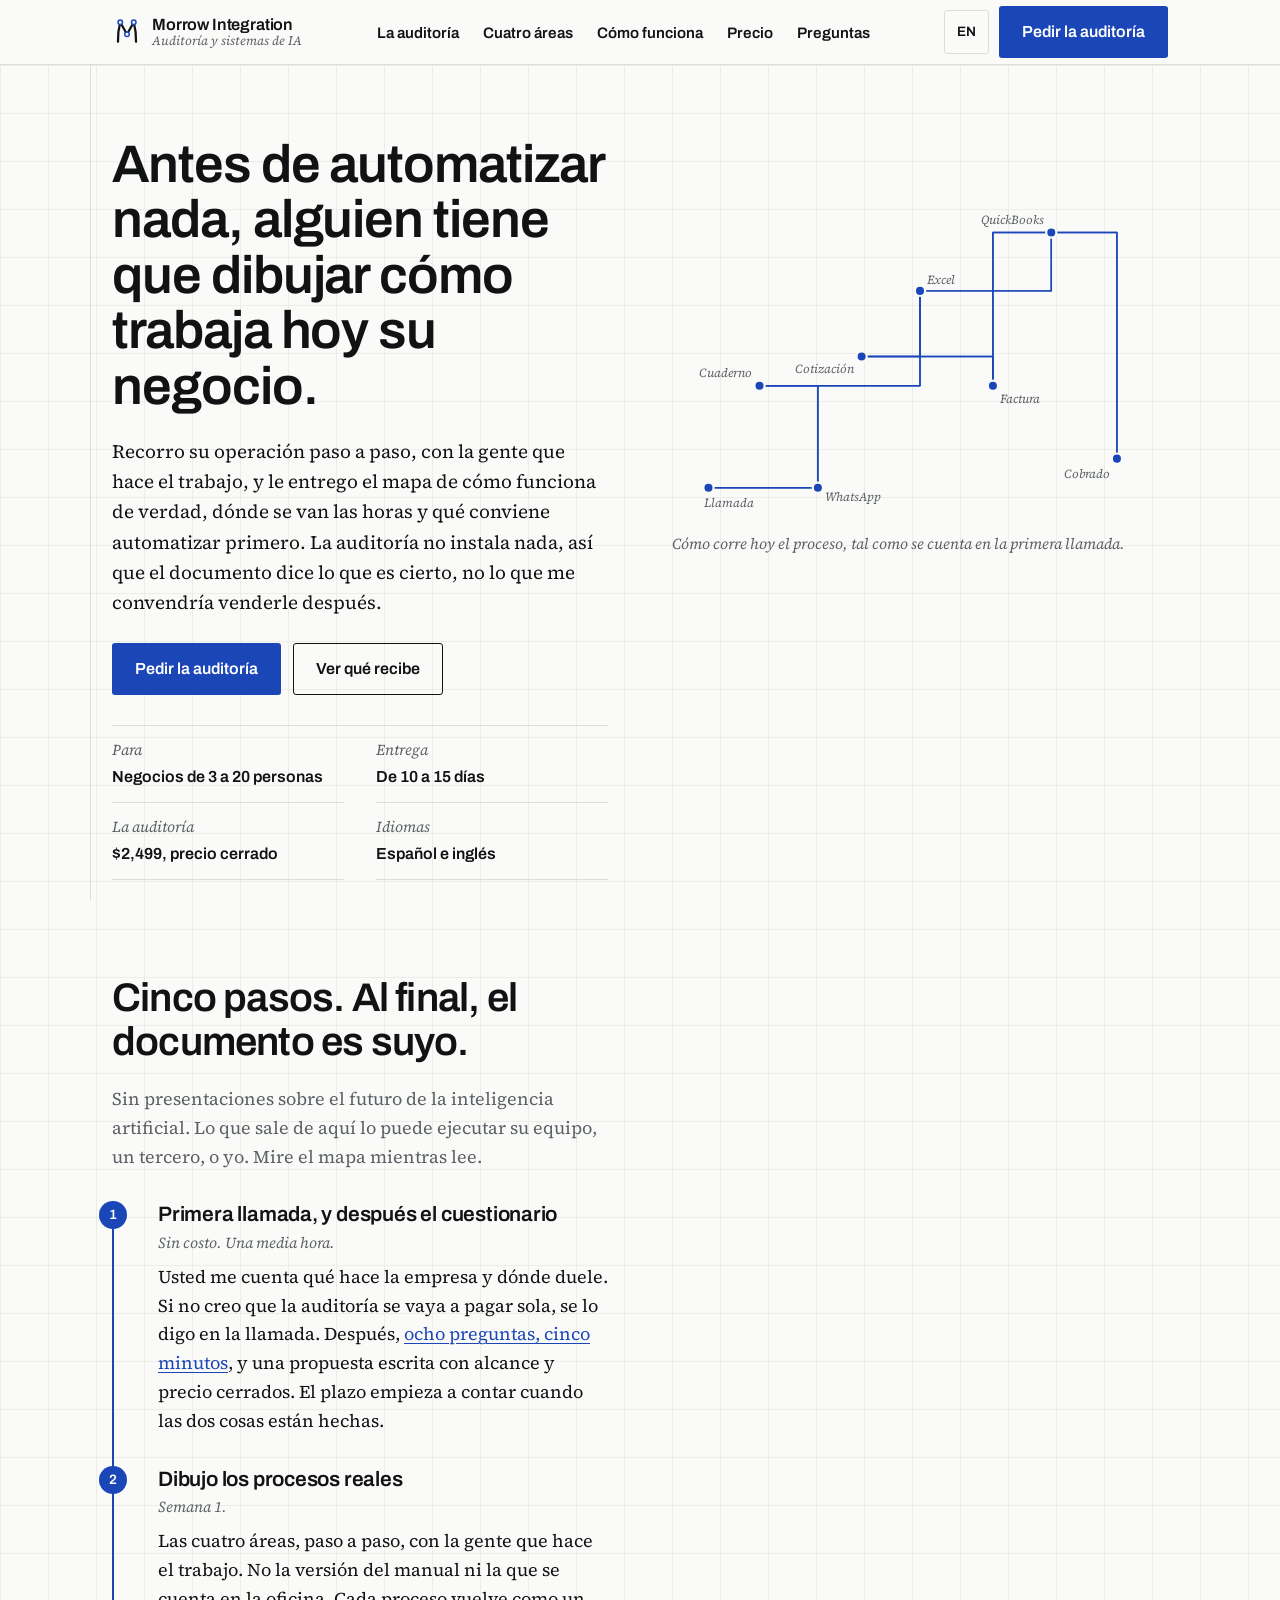
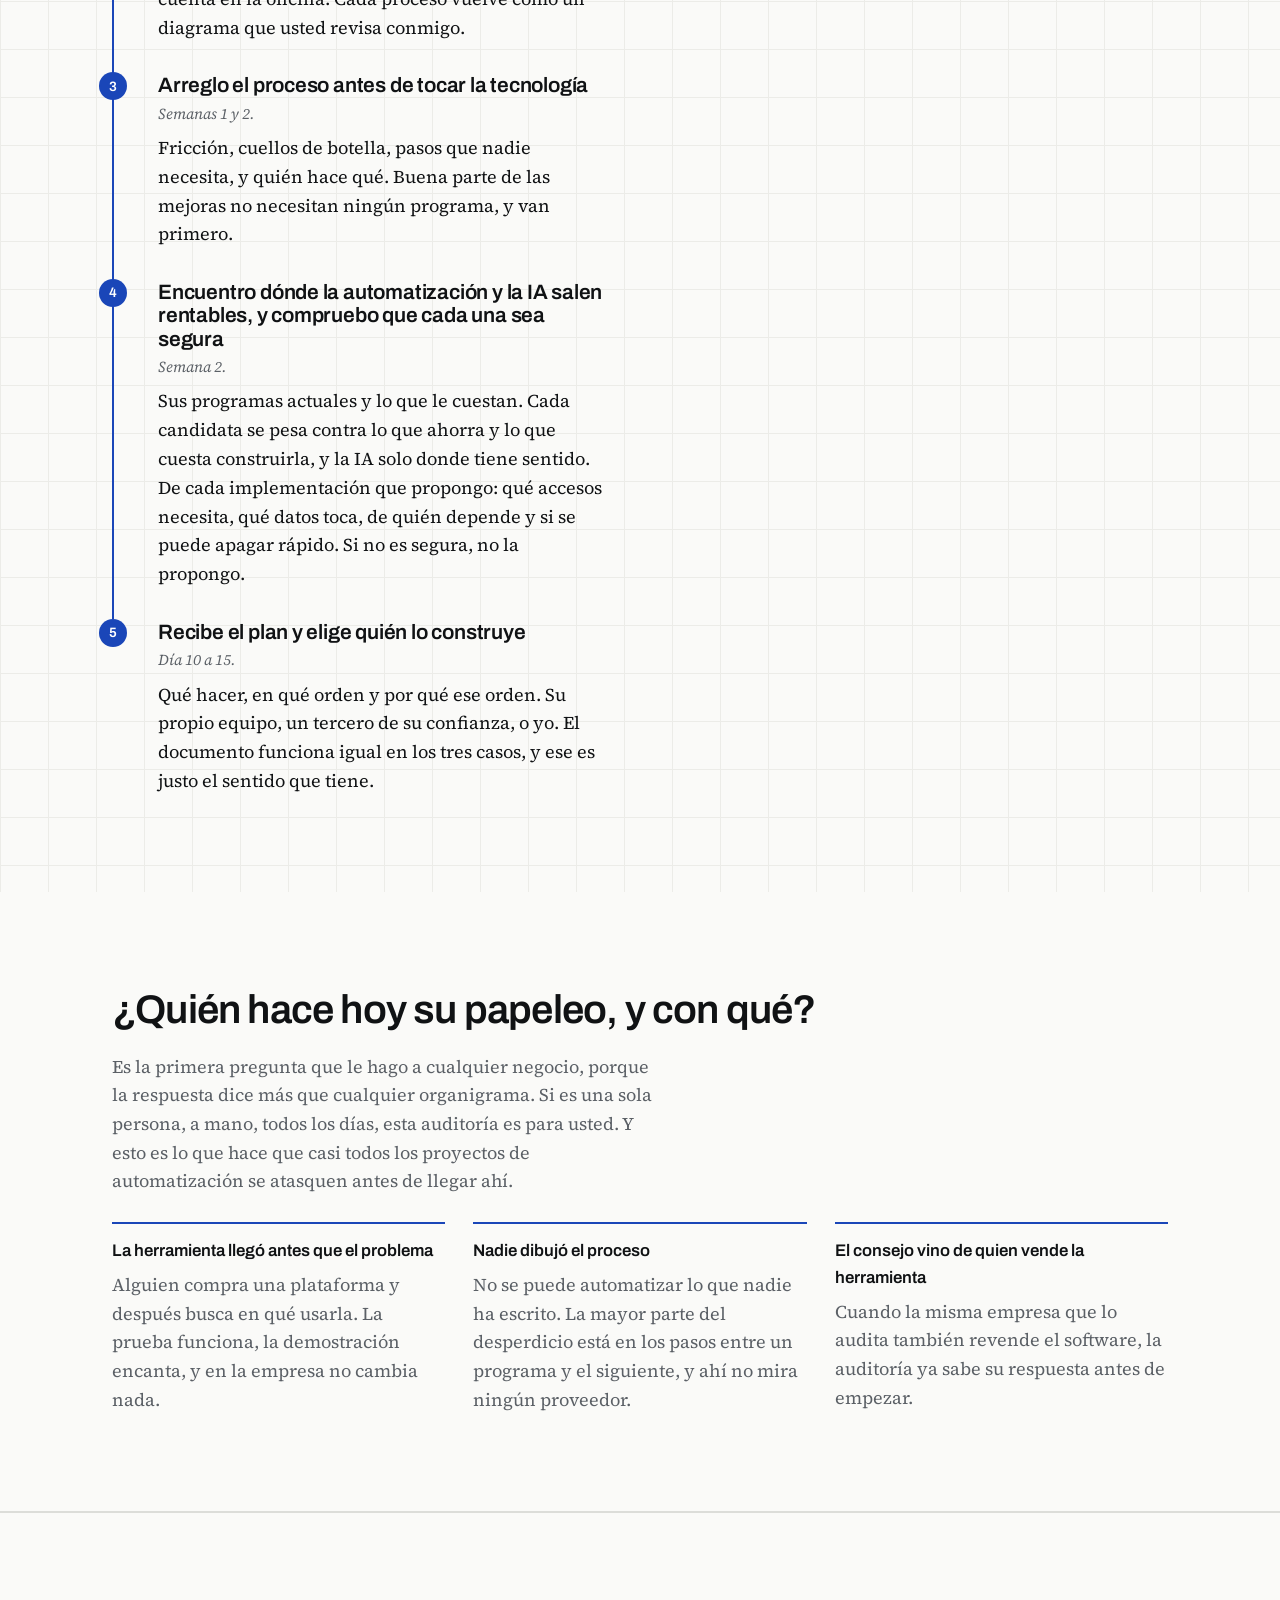
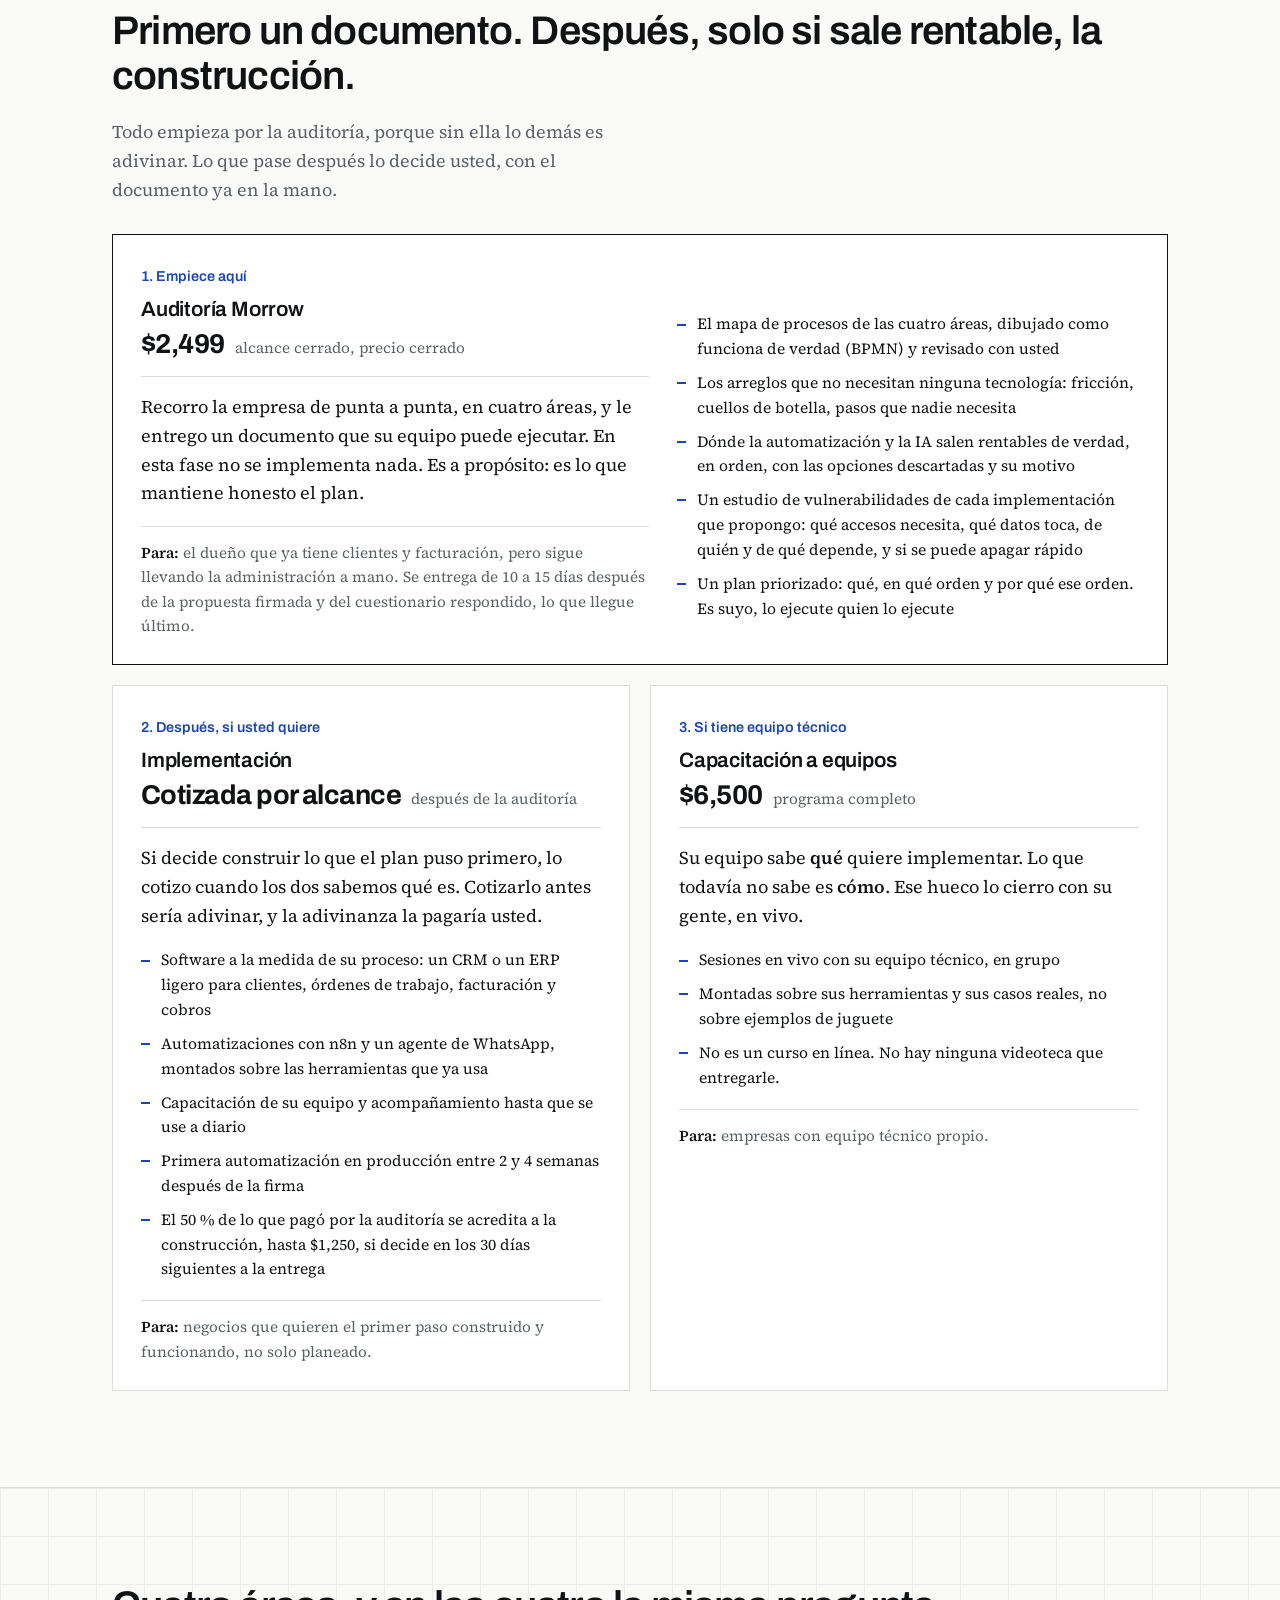
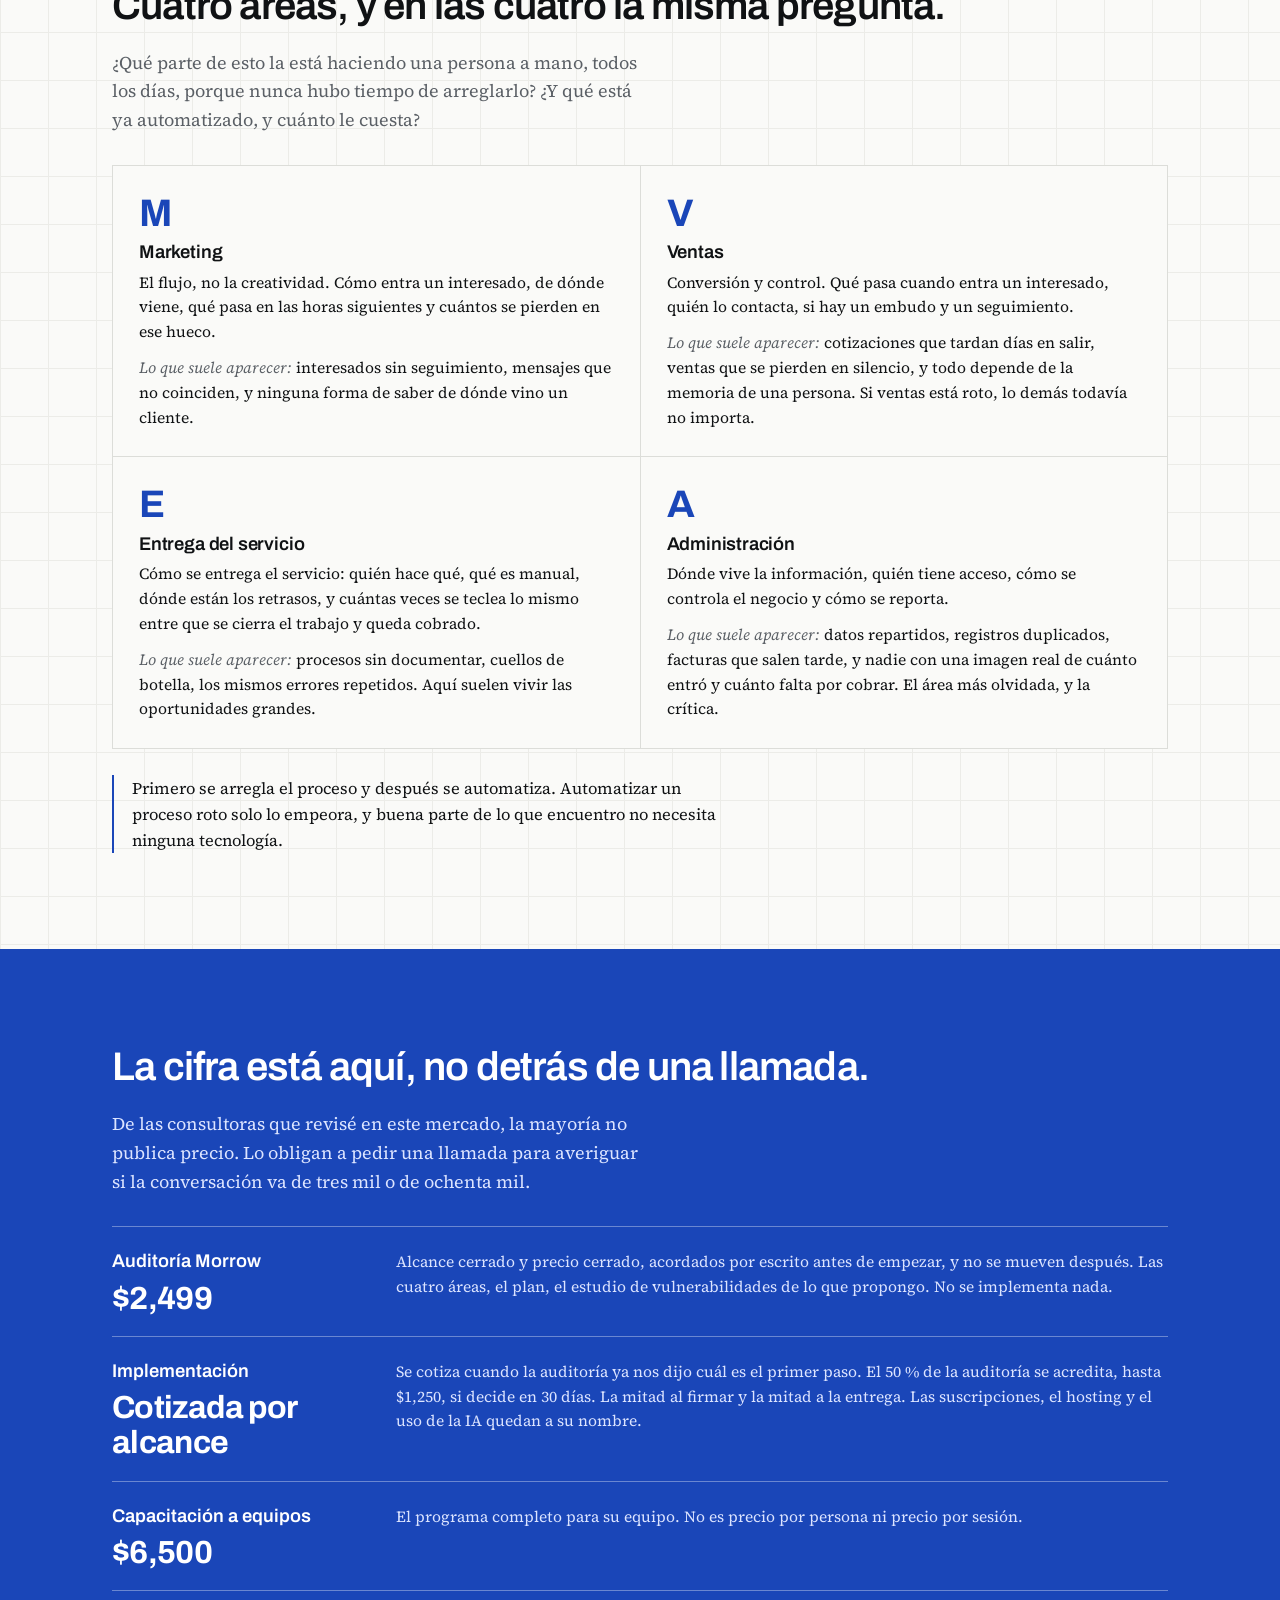
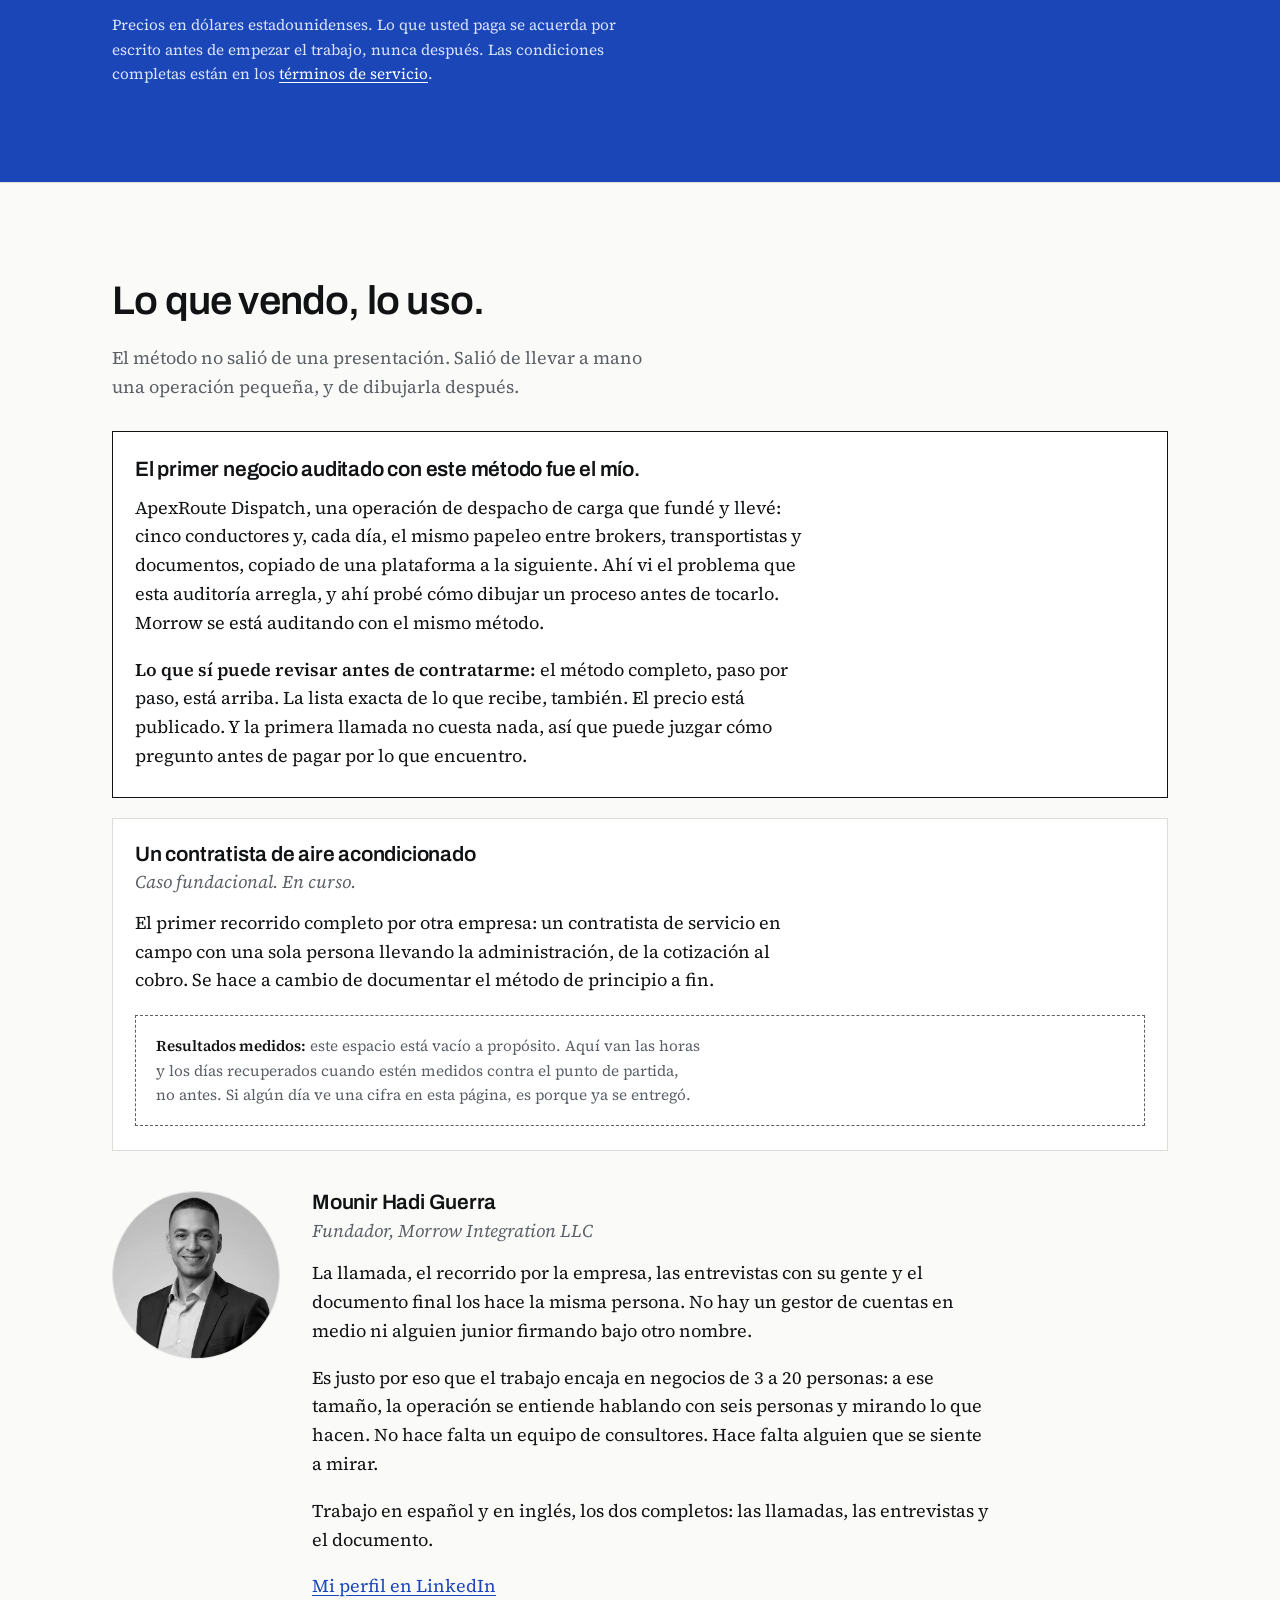
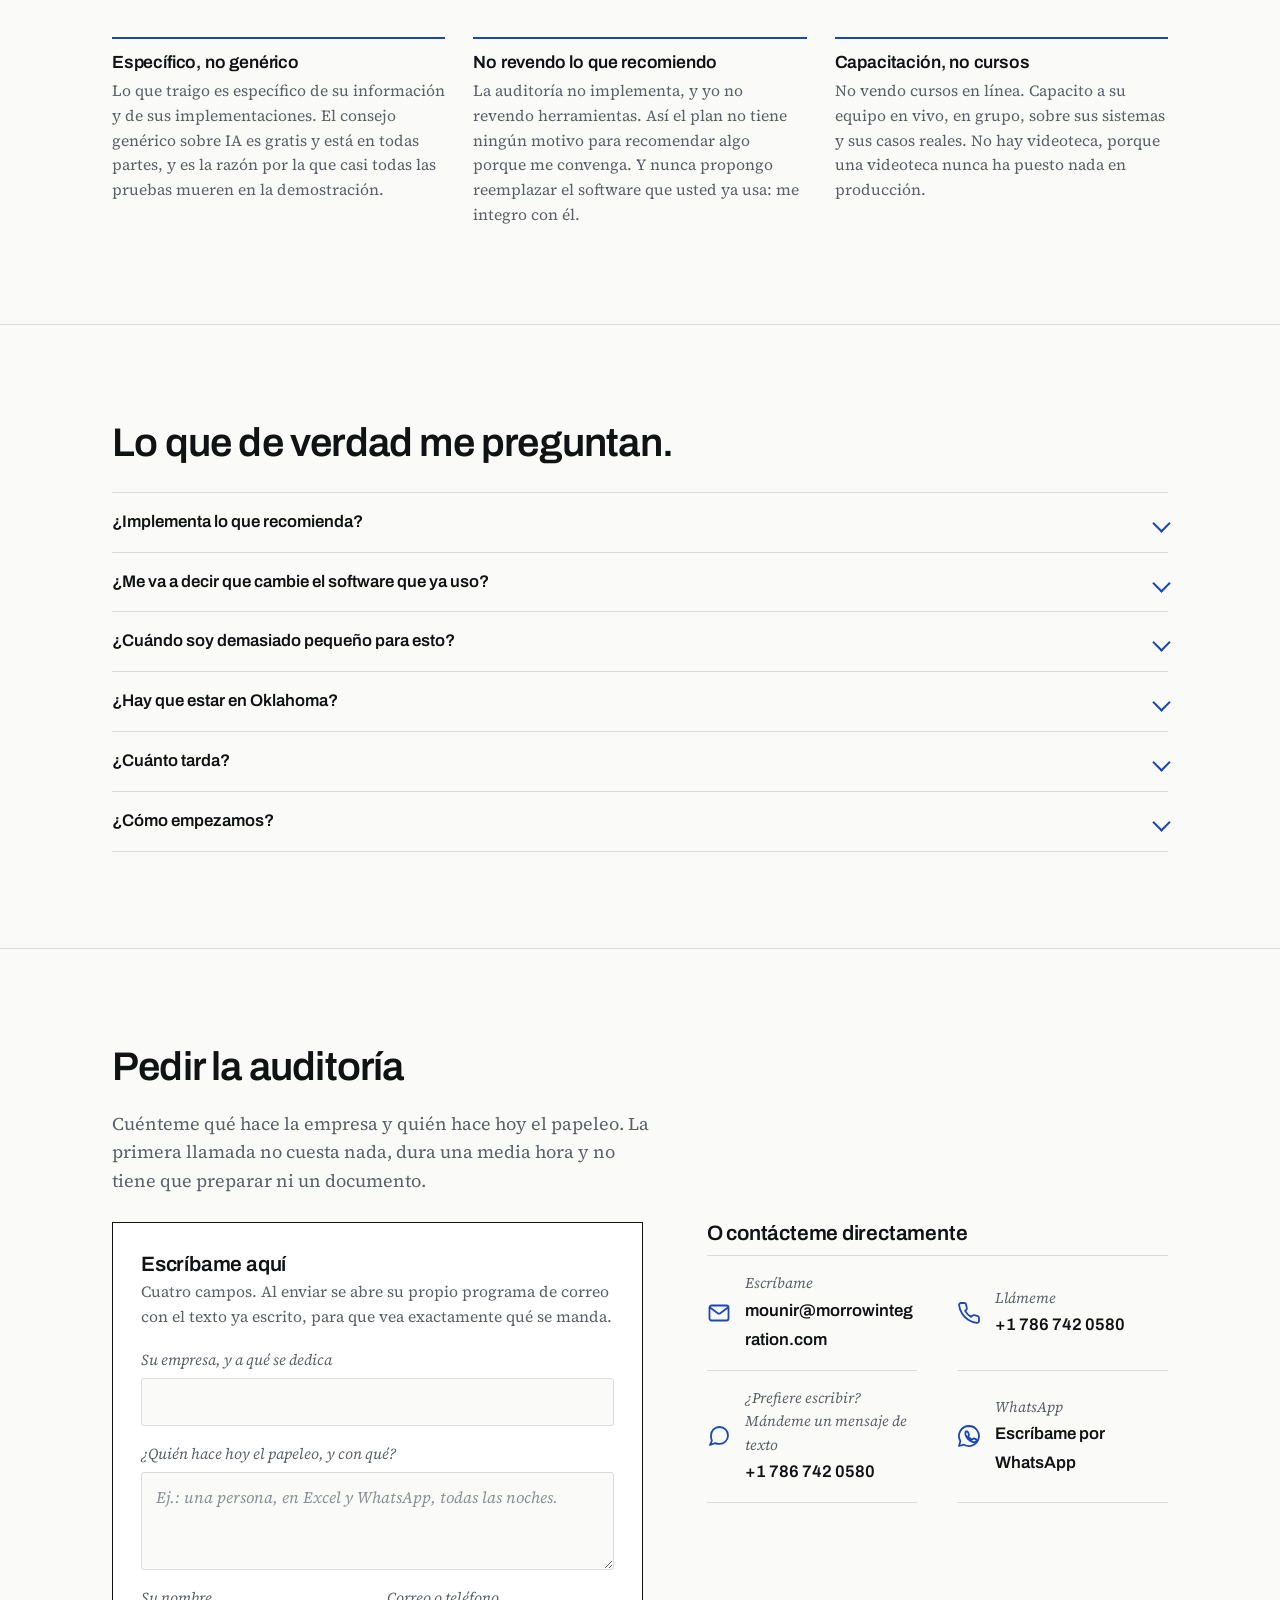
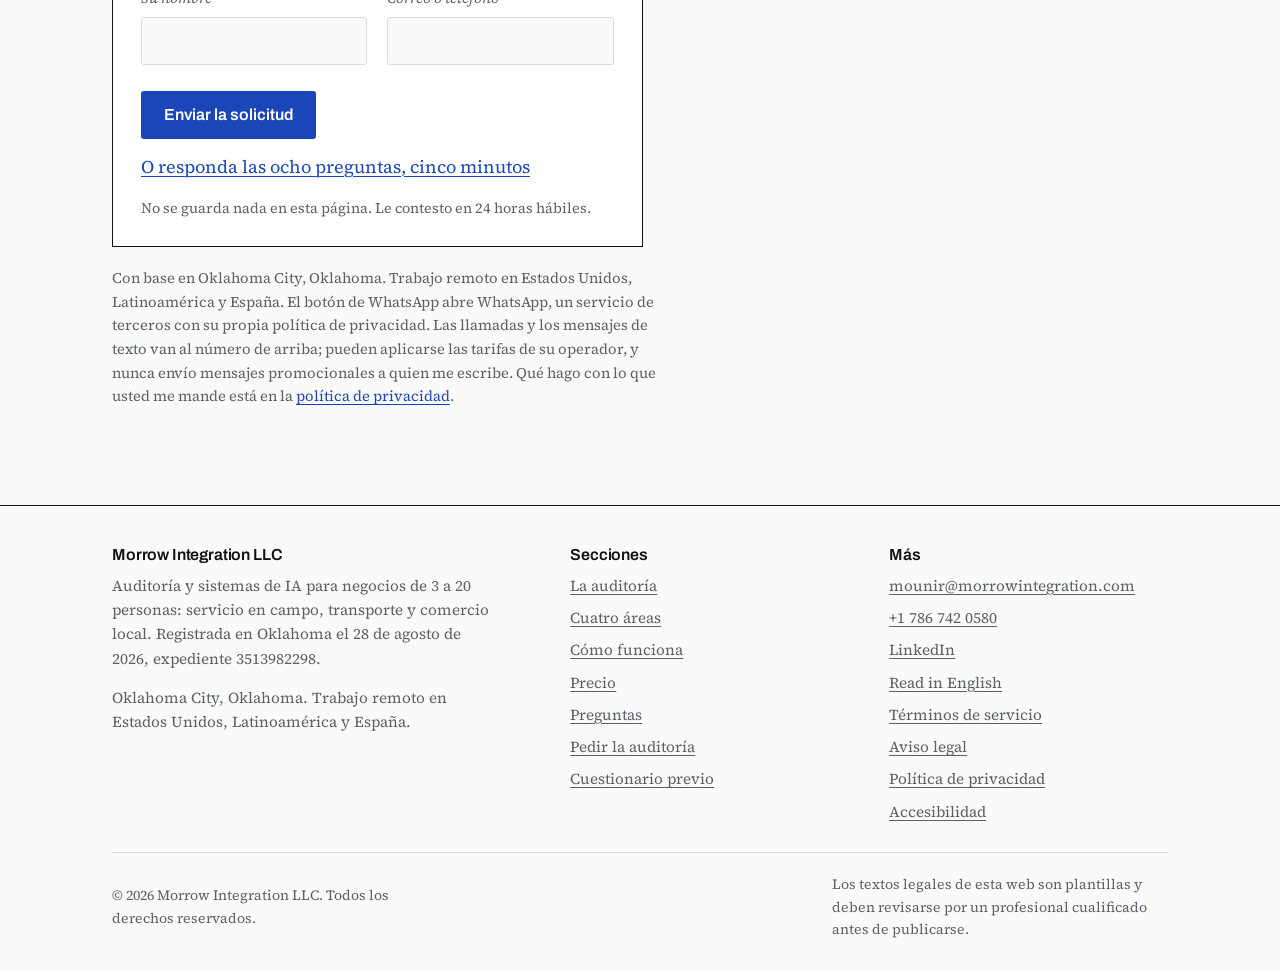
==== es.html @ 43e175bf "Web de Morrow Integration: primera publicación Web estática bilingüe (inglés y español), sin depende" ====
<!doctype html>
<html lang="es">
<head>
<meta charset="utf-8">
<meta name="viewport" content="width=device-width, initial-scale=1">
<title>Morrow Integration — Auditoría y sistemas de IA para negocios de 3 a 20 personas | Oklahoma City</title>
<meta name="description" content="Dibujo cómo funciona de verdad su negocio, encuentro dónde la automatización y la IA salen rentables y le entrego un plan que es suyo. Auditoría a $2,499, precio cerrado. Oklahoma City.">
<link rel="alternate" hreflang="en" href="index.html">
<link rel="alternate" hreflang="es" href="es.html">
<link rel="icon" href="favicon.svg" type="image/svg+xml">
<link rel="stylesheet" href="css/estilos.css">
</head>
<body>

<a class="salto-contenido" href="#main">Saltar al contenido</a>

<header class="cabecera">
  <div class="env cabecera__fila">
    <a class="marca" href="es.html">
      <svg class="marca__icono" viewBox="0 0 40 40" role="img" aria-label="Morrow Integration">
        <g fill="none" stroke="currentColor" stroke-linecap="round" stroke-linejoin="round" stroke-width="3">
          <path d="M8 33C7.6 24 9 14.5 11 7"/>
          <path d="M11 7 20 23 29 7"/>
          <path d="M29 7C31 14.5 32.4 24 32 33"/>
        </g>
        <g fill="#1A46B8">
          <circle cx="11" cy="7" r="3"/><circle cx="20" cy="23" r="3"/><circle cx="29" cy="7" r="3"/>
        </g>
      </svg>
      <span class="marca__texto">Morrow Integration<small>Auditoría y sistemas de IA</small></span>
    </a>

    <nav class="nav" aria-label="Principal">
      <ul class="nav__enlaces">
        <li><a href="#auditoria">La auditoría</a></li>
        <li><a href="#areas">Cuatro áreas</a></li>
        <li><a href="#metodo">Cómo funciona</a></li>
        <li><a href="#precio">Precio</a></li>
        <li><a href="#preguntas">Preguntas</a></li>
      </ul>
    </nav>

    <div class="cabecera__acciones">
      <a class="idioma" href="index.html" hreflang="en" lang="en" title="Read in English">EN</a>
      <a class="btn btn--primario" href="#contacto">Pedir la auditoría</a>
      <button class="btn-menu" type="button" aria-expanded="false"
              aria-controls="menu-movil" aria-label="Abrir el menú">
        <svg class="btn-menu__abrir" viewBox="0 0 24 24" fill="none" stroke="currentColor"
             stroke-width="2" stroke-linecap="round" aria-hidden="true">
          <path d="M4 7h16M4 12h16M4 17h16"/>
        </svg>
        <svg class="btn-menu__cerrar" viewBox="0 0 24 24" fill="none" stroke="currentColor"
             stroke-width="2" stroke-linecap="round" aria-hidden="true">
          <path d="M6 6l12 12M18 6L6 18"/>
        </svg>
      </button>
    </div>
  </div>

  <div class="menu-movil" id="menu-movil">
    <ul>
      <li><a href="#auditoria">La auditoría</a></li>
      <li><a href="#areas">Cuatro áreas</a></li>
      <li><a href="#metodo">Cómo funciona</a></li>
      <li><a href="#precio">Precio</a></li>
      <li><a href="#preguntas">Preguntas</a></li>
    </ul>
    <a class="btn btn--primario btn--ancho" href="#contacto">Pedir la auditoría</a>
  </div>
</header>

<main id="main">

  <!-- ================== PORTADA + CÓMO FUNCIONA, con el mapa fijo al lado ================== -->
  <section class="seccion seccion--cuadricula historia">
    <div class="env historia__grid">

      <div class="portada">
        <h1>Antes de automatizar nada, alguien tiene que dibujar cómo trabaja hoy su negocio.</h1>
        <p class="portada__texto">
          Recorro su operación paso a paso, con la gente que hace el trabajo, y le entrego el
          mapa de cómo funciona de verdad, dónde se van las horas y qué conviene automatizar
          primero. La auditoría no instala nada, así que el documento dice lo que es cierto,
          no lo que me convendría venderle después.
        </p>
        <div class="botonera">
          <a class="btn btn--primario btn--ancho" href="#contacto">Pedir la auditoría</a>
          <a class="btn btn--fantasma btn--ancho" href="#auditoria">Ver qué recibe</a>
        </div>
        <dl class="ficha">
          <div><dt>Para</dt><dd>Negocios de 3 a 20 personas</dd></div>
          <div><dt>Entrega</dt><dd>De 10 a 15 días</dd></div>
          <div><dt>La auditoría</dt><dd>$2,499, precio cerrado</dd></div>
          <div><dt>Idiomas</dt><dd>Español e inglés</dd></div>
        </dl>
      </div>

      <!-- El mapa: cómo corre hoy el proceso, enredado. Se dibuja solo al cargar y, con
           js/mapa.js, se va ordenando a medida que se leen los cinco pasos. Sin
           JavaScript se queda en esta etapa. -->
      <div class="historia__mapa">
        <svg class="mapa" viewBox="0 0 680 520" role="img" data-mapa data-texto-auto="automatizado"
             aria-label="Un mapa de proceso que empieza enredado y se va ordenando a medida que se leen los cinco pasos">
          <path class="mapa__trazo" d="M50 470 H200 V470 M200 470 V330 H120 M120 330 H340 V200 M340 200 V290 H260 M260 290 H440 V330 M440 330 V120 H520 M520 120 H610 V430 M520 120 V200 H340"/>
          <g class="mapa__enlaces"></g>
          <g class="mapa__extras"></g>
          <g class="mapa__nodos">
            <g class="nodo" data-id="call" transform="translate(50 470)"><circle r="7"/><text x="-6" y="26" text-anchor="start">Llamada</text></g>
            <g class="nodo" data-id="wa" transform="translate(200 470)"><circle r="7"/><text x="10" y="18" text-anchor="start">WhatsApp</text></g>
            <g class="nodo" data-id="note" transform="translate(120 330)"><circle r="7"/><text x="-10" y="-12" text-anchor="end">Cuaderno</text></g>
            <g class="nodo" data-id="xls" transform="translate(340 200)"><circle r="7"/><text x="10" y="-10" text-anchor="start">Excel</text></g>
            <g class="nodo" data-id="quote" transform="translate(260 290)"><circle r="7"/><text x="-10" y="22" text-anchor="end">Cotización</text></g>
            <g class="nodo" data-id="inv" transform="translate(440 330)"><circle r="7"/><text x="10" y="24" text-anchor="start">Factura</text></g>
            <g class="nodo" data-id="qb" transform="translate(520 120)"><circle r="7"/><text x="-10" y="-12" text-anchor="end">QuickBooks</text></g>
            <g class="nodo" data-id="paid" transform="translate(610 430)"><circle r="7"/><text x="-10" y="26" text-anchor="end">Cobrado</text></g>
          </g>
        </svg>
        <p class="mapa__pie" aria-live="polite">Cómo corre hoy el proceso, tal como se cuenta en la primera llamada.</p>
      </div>

      <div class="metodo" id="metodo">
        <h2>Cinco pasos. Al final, el documento es suyo.</h2>
        <p class="entradilla">
          Sin presentaciones sobre el futuro de la inteligencia artificial. Lo que sale de aquí
          lo puede ejecutar su equipo, un tercero, o yo. Mire el mapa mientras lee.
        </p>

        <ol class="proceso">
          <li class="fase" data-etapa="1"
              data-pie="Lo que usted me cuenta en la primera llamada: ocho pasos, tres de ellos tecleados dos veces, y nadie seguro de dónde se van las horas.">
            <h3>Primera llamada, y después el cuestionario</h3>
            <span class="fase__cuando">Sin costo. Una media hora.</span>
            <p>
              Usted me cuenta qué hace la empresa y dónde duele. Si no creo que la auditoría se
              vaya a pagar sola, se lo digo en la llamada. Después, <a href="cuestionario.html">ocho preguntas, cinco minutos</a>, y una propuesta escrita con alcance y precio cerrados. El plazo empieza
              a contar cuando las dos cosas están hechas.
            </p>
          </li>
          <li class="fase" data-etapa="2"
              data-pie="El mismo proceso, dibujado como funciona de verdad: el cuaderno copiado a Excel y de vuelta, y una cola delante de la factura.">
            <h3>Dibujo los procesos reales</h3>
            <span class="fase__cuando">Semana 1.</span>
            <p>
              Las cuatro áreas, paso a paso, con la gente que hace el trabajo. No la versión del
              manual ni la que se cuenta en la oficina. Cada proceso vuelve como un diagrama que
              usted revisa conmigo.
            </p>
          </li>
          <li class="fase" data-etapa="3"
              data-pie="El cuaderno y el segundo Excel desaparecen. La cola delante de la factura, despejada. Todavía sin software.">
            <h3>Arreglo el proceso antes de tocar la tecnología</h3>
            <span class="fase__cuando">Semanas 1 y 2.</span>
            <p>
              Fricción, cuellos de botella, pasos que nadie necesita, y quién hace qué. Buena
              parte de las mejoras no necesitan ningún programa, y van primero.
            </p>
          </li>
          <li class="fase" data-etapa="4"
              data-pie="Tres traspasos automatizados: la cotización desde WhatsApp, la factura a QuickBooks, el recordatorio de cobro. Cada uno comprobado: accesos, datos, botón de apagado.">
            <h3>Encuentro dónde la automatización y la IA salen rentables, y compruebo que cada una sea segura</h3>
            <span class="fase__cuando">Semana 2.</span>
            <p>
              Sus programas actuales y lo que le cuestan. Cada candidata se pesa contra lo que
              ahorra y lo que cuesta construirla, y la IA solo donde tiene sentido. De cada
              implementación que propongo: qué accesos necesita, qué datos toca, de quién
              depende y si se puede apagar rápido. Si no es segura, no la propongo.
            </p>
          </li>
          <li class="fase" data-etapa="5"
              data-pie="El plan: tres cosas, en este orden, cada una con lo que ahorra. Suyo, lo construya quien lo construya.">
            <h3>Recibe el plan y elige quién lo construye</h3>
            <span class="fase__cuando">Día 10 a 15.</span>
            <p>
              Qué hacer, en qué orden y por qué ese orden. Su propio equipo, un tercero de su
              confianza, o yo. El documento funciona igual en los tres casos, y ese es justo el
              sentido que tiene.
            </p>
          </li>
        </ol>
      </div>

    </div>
  </section>

  <!-- ================== LA PREGUNTA ================== -->
  <section class="seccion pregunta" id="problema">
    <div class="env">
      <h2>¿Quién hace hoy su papeleo, y con qué?</h2>
      <p class="entradilla">
        Es la primera pregunta que le hago a cualquier negocio, porque la respuesta dice más
        que cualquier organigrama. Si es una sola persona, a mano, todos los días, esta
        auditoría es para usted. Y esto es lo que hace que casi todos los proyectos de
        automatización se atasquen antes de llegar ahí.
      </p>
      <ul class="pregunta__lista">
        <li>
          <strong>La herramienta llegó antes que el problema</strong>
          Alguien compra una plataforma y después busca en qué usarla. La prueba funciona, la
          demostración encanta, y en la empresa no cambia nada.
        </li>
        <li>
          <strong>Nadie dibujó el proceso</strong>
          No se puede automatizar lo que nadie ha escrito. La mayor parte del desperdicio
          está en los pasos entre un programa y el siguiente, y ahí no mira ningún proveedor.
        </li>
        <li>
          <strong>El consejo vino de quien vende la herramienta</strong>
          Cuando la misma empresa que lo audita también revende el software, la auditoría ya
          sabe su respuesta antes de empezar.
        </li>
      </ul>
    </div>
  </section>

  <!-- ================== LA OFERTA ================== -->
  <section class="seccion" id="auditoria">
    <div class="env">
      <h2>Primero un documento. Después, solo si sale rentable, la construcción.</h2>
      <p class="entradilla">
        Todo empieza por la auditoría, porque sin ella lo demás es adivinar. Lo que pase
        después lo decide usted, con el documento ya en la mano.
      </p>

      <div class="oferta">

        <article class="pieza pieza--principal">
          <span class="pieza__num">1. Empiece aquí</span>
          <div class="pieza__cols">
            <div>
              <h3>Auditoría Morrow</h3>
              <p class="pieza__precio"><b>$2,499</b> alcance cerrado, precio cerrado</p>
              <p>
                Recorro la empresa de punta a punta, en cuatro áreas, y le entrego un
                documento que su equipo puede ejecutar. En esta fase no se implementa nada. Es
                a propósito: es lo que mantiene honesto el plan.
              </p>
              <p class="pieza__para">
                <strong>Para:</strong> el dueño que ya tiene clientes y facturación, pero
                sigue llevando la administración a mano. Se entrega de 10 a 15 días después
                de la propuesta firmada y del cuestionario respondido, lo que llegue último.
              </p>
            </div>
            <ul class="pieza__lista">
              <li>El mapa de procesos de las cuatro áreas, dibujado como funciona de verdad (BPMN) y revisado con usted</li>
              <li>Los arreglos que no necesitan ninguna tecnología: fricción, cuellos de botella, pasos que nadie necesita</li>
              <li>Dónde la automatización y la IA salen rentables de verdad, en orden, con las opciones descartadas y su motivo</li>
              <li>Un estudio de vulnerabilidades de cada implementación que propongo: qué accesos necesita, qué datos toca, de quién y de qué depende, y si se puede apagar rápido</li>
              <li>Un plan priorizado: qué, en qué orden y por qué ese orden. Es suyo, lo ejecute quien lo ejecute</li>
            </ul>
          </div>
        </article>

        <article class="pieza">
          <span class="pieza__num">2. Después, si usted quiere</span>
          <h3>Implementación</h3>
          <p class="pieza__precio"><b>Cotizada por alcance</b> después de la auditoría</p>
          <p>
            Si decide construir lo que el plan puso primero, lo cotizo cuando los dos sabemos
            qué es. Cotizarlo antes sería adivinar, y la adivinanza la pagaría usted.
          </p>
          <ul class="pieza__lista">
            <li>Software a la medida de su proceso: un CRM o un ERP ligero para clientes, órdenes de trabajo, facturación y cobros</li>
            <li>Automatizaciones con n8n y un agente de WhatsApp, montados sobre las herramientas que ya usa</li>
            <li>Capacitación de su equipo y acompañamiento hasta que se use a diario</li>
            <li>Primera automatización en producción entre 2 y 4 semanas después de la firma</li>
            <li>El 50 % de lo que pagó por la auditoría se acredita a la construcción, hasta $1,250, si decide en los 30 días siguientes a la entrega</li>
          </ul>
          <p class="pieza__para">
            <strong>Para:</strong> negocios que quieren el primer paso construido y
            funcionando, no solo planeado.
          </p>
        </article>

        <article class="pieza">
          <span class="pieza__num">3. Si tiene equipo técnico</span>
          <h3>Capacitación a equipos</h3>
          <p class="pieza__precio"><b>$6,500</b> programa completo</p>
          <p>
            Su equipo sabe <strong>qué</strong> quiere implementar. Lo que todavía no sabe es
            <strong>cómo</strong>. Ese hueco lo cierro con su gente, en vivo.
          </p>
          <ul class="pieza__lista">
            <li>Sesiones en vivo con su equipo técnico, en grupo</li>
            <li>Montadas sobre sus herramientas y sus casos reales, no sobre ejemplos de juguete</li>
            <li>No es un curso en línea. No hay ninguna videoteca que entregarle.</li>
          </ul>
          <p class="pieza__para">
            <strong>Para:</strong> empresas con equipo técnico propio.
          </p>
        </article>

      </div>
    </div>
  </section>

  <!-- ================== CUATRO ÁREAS ================== -->
  <section class="seccion seccion--cuadricula" id="areas">
    <div class="env">
      <h2>Cuatro áreas, y en las cuatro la misma pregunta.</h2>
      <p class="entradilla">
        ¿Qué parte de esto la está haciendo una persona a mano, todos los días, porque nunca
        hubo tiempo de arreglarlo? ¿Y qué está ya automatizado, y cuánto le cuesta?
      </p>

      <div class="areas">
        <div class="area">
          <span class="area__letra" aria-hidden="true">M</span>
          <h3>Marketing</h3>
          <p>El flujo, no la creatividad. Cómo entra un interesado, de dónde viene, qué pasa en las horas siguientes y cuántos se pierden en ese hueco.</p>
          <p><em>Lo que suele aparecer:</em> interesados sin seguimiento, mensajes que no coinciden, y ninguna forma de saber de dónde vino un cliente.</p>
        </div>
        <div class="area">
          <span class="area__letra" aria-hidden="true">V</span>
          <h3>Ventas</h3>
          <p>Conversión y control. Qué pasa cuando entra un interesado, quién lo contacta, si hay un embudo y un seguimiento.</p>
          <p><em>Lo que suele aparecer:</em> cotizaciones que tardan días en salir, ventas que se pierden en silencio, y todo depende de la memoria de una persona. Si ventas está roto, lo demás todavía no importa.</p>
        </div>
        <div class="area">
          <span class="area__letra" aria-hidden="true">E</span>
          <h3>Entrega del servicio</h3>
          <p>Cómo se entrega el servicio: quién hace qué, qué es manual, dónde están los retrasos, y cuántas veces se teclea lo mismo entre que se cierra el trabajo y queda cobrado.</p>
          <p><em>Lo que suele aparecer:</em> procesos sin documentar, cuellos de botella, los mismos errores repetidos. Aquí suelen vivir las oportunidades grandes.</p>
        </div>
        <div class="area">
          <span class="area__letra" aria-hidden="true">A</span>
          <h3>Administración</h3>
          <p>Dónde vive la información, quién tiene acceso, cómo se controla el negocio y cómo se reporta.</p>
          <p><em>Lo que suele aparecer:</em> datos repartidos, registros duplicados, facturas que salen tarde, y nadie con una imagen real de cuánto entró y cuánto falta por cobrar. El área más olvidada, y la crítica.</p>
        </div>
      </div>

      <p class="nota-metodo">
        Primero se arregla el proceso y después se automatiza. Automatizar un proceso roto
        solo lo empeora, y buena parte de lo que encuentro no necesita ninguna tecnología.
      </p>
    </div>
  </section>

  <!-- ================== PRECIO ================== -->
  <section class="seccion precio" id="precio">
    <div class="env">
      <h2>La cifra está aquí, no detrás de una llamada.</h2>
      <p class="entradilla">
        De las consultoras que revisé en este mercado, la mayoría no publica precio. Lo
        obligan a pedir una llamada para averiguar si la conversación va de tres mil o de
        ochenta mil.
      </p>

      <dl class="precio__lista">
        <div class="precio__fila">
          <dt>Auditoría Morrow<span class="precio__cifra">$2,499</span></dt>
          <dd>
            Alcance cerrado y precio cerrado, acordados por escrito antes de empezar, y no se
            mueven después. Las cuatro áreas, el plan, el estudio de vulnerabilidades de lo
            que propongo. No se implementa nada.
          </dd>
        </div>
        <div class="precio__fila">
          <dt>Implementación<span class="precio__cifra">Cotizada por alcance</span></dt>
          <dd>
            Se cotiza cuando la auditoría ya nos dijo cuál es el primer paso. El 50 % de la
            auditoría se acredita, hasta $1,250, si decide en 30 días. La mitad al firmar y
            la mitad a la entrega. Las suscripciones, el hosting y el uso de la IA quedan a
            su nombre.
          </dd>
        </div>
        <div class="precio__fila">
          <dt>Capacitación a equipos<span class="precio__cifra">$6,500</span></dt>
          <dd>
            El programa completo para su equipo. No es precio por persona ni precio por
            sesión.
          </dd>
        </div>
      </dl>
      <p class="precio__nota">
        Precios en dólares estadounidenses. Lo que usted paga se acuerda por escrito antes de
        empezar el trabajo, nunca después. Las condiciones completas están en los
        <a href="terminos.html">términos de servicio</a>.
      </p>
    </div>
  </section>

  <!-- ================== QUIÉN ================== -->
  <section class="seccion" id="quien">
    <div class="env">
      <h2>Lo que vendo, lo uso.</h2>
      <p class="entradilla">
        El método no salió de una presentación. Salió de llevar a mano una operación pequeña,
        y de dibujarla después.
      </p>

      <div class="franqueza">
        <h3>El primer negocio auditado con este método fue el mío.</h3>
        <p>
          ApexRoute Dispatch, una operación de despacho de carga que fundé y llevé: cinco
          conductores y, cada día, el mismo papeleo entre brokers, transportistas y documentos,
          copiado de una plataforma a la siguiente. Ahí vi el problema que esta auditoría
          arregla, y ahí probé cómo dibujar un proceso antes de tocarlo. Morrow se está
          auditando con el mismo método.
        </p>
        <p>
          <strong>Lo que sí puede revisar antes de contratarme:</strong> el método completo,
          paso por paso, está arriba. La lista exacta de lo que recibe, también. El precio
          está publicado. Y la primera llamada no cuesta nada, así que puede juzgar cómo
          pregunto antes de pagar por lo que encuentro.
        </p>
      </div>

      <div class="caso">
        <h3>Un contratista de aire acondicionado</h3>
        <p class="caso__estado">Caso fundacional. En curso.</p>
        <p>
          El primer recorrido completo por otra empresa: un contratista de servicio en campo
          con una sola persona llevando la administración, de la cotización al cobro. Se hace a
          cambio de documentar el método de principio a fin.
        </p>
        <div class="hueco">
          <p>
            <strong>Resultados medidos:</strong> este espacio está vacío a propósito. Aquí van
            las horas y los días recuperados cuando estén medidos contra el punto de partida,
            no antes. Si algún día ve una cifra en esta página, es porque ya se entregó.
          </p>
        </div>
      </div>

      <div class="perfil">
        <img class="perfil__foto" src="imagenes/perfil.jpg" width="168" height="168"
             alt="Mounir Hadi Guerra, fundador de Morrow Integration">
        <div class="perfil__texto">
          <h3 class="perfil__nombre">Mounir Hadi Guerra</h3>
          <p class="perfil__cargo">Fundador, Morrow Integration LLC</p>
          <p>
            La llamada, el recorrido por la empresa, las entrevistas con su gente y el
            documento final los hace la misma persona. No hay un gestor de cuentas en medio ni
            alguien junior firmando bajo otro nombre.
          </p>
          <p>
            Es justo por eso que el trabajo encaja en negocios de 3 a 20 personas: a ese
            tamaño, la operación se entiende hablando con seis personas y mirando lo que
            hacen. No hace falta un equipo de consultores. Hace falta alguien que se siente a
            mirar.
          </p>
          <p>Trabajo en español y en inglés, los dos completos: las llamadas, las entrevistas y el documento.</p>
          <p class="perfil__enlace"><a href="https://www.linkedin.com/in/mounir-hadi" rel="noopener">Mi perfil en LinkedIn</a></p>
        </div>
      </div>

      <ul class="pilares">
        <li class="pilar">
          <h3>Específico, no genérico</h3>
          <p>
            Lo que traigo es específico de su información y de sus implementaciones. El
            consejo genérico sobre IA es gratis y está en todas partes, y es la razón por la
            que casi todas las pruebas mueren en la demostración.
          </p>
        </li>
        <li class="pilar">
          <h3>No revendo lo que recomiendo</h3>
          <p>
            La auditoría no implementa, y yo no revendo herramientas. Así el plan no tiene
            ningún motivo para recomendar algo porque me convenga. Y nunca propongo reemplazar
            el software que usted ya usa: me integro con él.
          </p>
        </li>
        <li class="pilar">
          <h3>Capacitación, no cursos</h3>
          <p>
            No vendo cursos en línea. Capacito a su equipo en vivo, en grupo, sobre sus
            sistemas y sus casos reales. No hay videoteca, porque una videoteca nunca ha
            puesto nada en producción.
          </p>
        </li>
      </ul>
    </div>
  </section>

  <!-- ================== PREGUNTAS ================== -->
  <section class="seccion" id="preguntas">
    <div class="env">
      <h2>Lo que de verdad me preguntan.</h2>

      <div class="faq">
        <details>
          <summary>¿Implementa lo que recomienda?</summary>
          <p>
            Dentro de la auditoría no, y ese es el punto. Si después quiere que construya el
            primer paso, eso es la implementación, se cotiza aparte, y usted lo decide con el
            documento ya en la mano. Tiene la misma libertad de llevárselo a su equipo o a
            otra empresa: está escrito para funcionar en los tres casos.
          </p>
        </details>
        <details>
          <summary>¿Me va a decir que cambie el software que ya uso?</summary>
          <p>
            No. El plan se construye encima de lo que ya tiene. Si alguna herramienta de
            verdad no da para lo que necesita, se lo digo con el motivo por escrito, pero la
            propuesta por defecto siempre es integrar, nunca reemplazar.
          </p>
        </details>
        <details>
          <summary>¿Cuándo soy demasiado pequeño para esto?</summary>
          <p>
            El trabajo está pensado para negocios de 3 a 20 personas. Por debajo, normalmente
            no hay traspasos entre áreas que mapear, y la auditoría costaría más que el
            problema que encuentra. Se lo digo en la primera llamada, no después de la factura.
          </p>
        </details>
        <details>
          <summary>¿Hay que estar en Oklahoma?</summary>
          <p>
            Oklahoma City es donde estoy, y el recorrido sale mejor cuando puedo ir en persona.
            Pero el trabajo se hace igual de bien en remoto, en Estados Unidos, en
            Latinoamérica y en España.
          </p>
        </details>
        <details>
          <summary>¿Cuánto tarda?</summary>
          <p>
            De diez a quince días desde que la propuesta está firmada y el cuestionario
            respondido. Si por lo que sea va a tardar más, lo sabe antes de empezar, no a
            mitad de camino.
          </p>
        </details>
        <details>
          <summary>¿Cómo empezamos?</summary>
          <p>
            Escríbame o llámeme y cuénteme qué hace la empresa y quién hace hoy el papeleo. La
            primera llamada no cuesta nada y no hay que preparar nada. Si prefiere escribir
            primero, el <a href="cuestionario.html">cuestionario previo</a> son ocho preguntas
            y cinco minutos.
          </p>
        </details>
      </div>
    </div>
  </section>

  <!-- ================== CONTACTO ================== -->
  <section class="seccion contacto" id="contacto">
    <div class="env">
      <h2>Pedir la auditoría</h2>
      <p class="entradilla">
        Cuénteme qué hace la empresa y quién hace hoy el papeleo. La primera llamada no
        cuesta nada, dura una media hora y no tiene que preparar ni un documento.
      </p>

      <div class="contacto__grid">
        <!-- Formulario sin servidor: al enviar se abre el correo del visitante con el
             texto escrito (js/formulario.js). Sin JavaScript manda igual por mailto:. -->
        <form class="formulario" action="mailto:mounir@morrowintegration.com" method="post" enctype="text/plain"
              data-mailto="mounir@morrowintegration.com" data-asunto="Solicitud de auditoría" data-asunto-campo="empresa"
              data-titulo="SOLICITUD DE AUDITORÍA — MORROW INTEGRATION">
          <h3>Escríbame aquí</h3>
          <p class="formulario__intro">
            Cuatro campos. Al enviar se abre su propio programa de correo con el texto ya
            escrito, para que vea exactamente qué se manda.
          </p>
          <label class="campo">
            <span class="campo__etiqueta">Su empresa, y a qué se dedica</span>
            <input type="text" name="empresa" required autocomplete="organization">
          </label>
          <label class="campo">
            <span class="campo__etiqueta">¿Quién hace hoy el papeleo, y con qué?</span>
            <textarea name="papeleo" rows="3" placeholder="Ej.: una persona, en Excel y WhatsApp, todas las noches."></textarea>
          </label>
          <div class="campos-dos">
            <label class="campo">
              <span class="campo__etiqueta">Su nombre</span>
              <input type="text" name="nombre" required autocomplete="name">
            </label>
            <label class="campo">
              <span class="campo__etiqueta">Correo o teléfono</span>
              <input type="text" name="contacto" required>
            </label>
          </div>
          <div class="formulario__acciones">
            <button class="btn btn--primario" type="submit">Enviar la solicitud</button>
            <a href="cuestionario.html">O responda las ocho preguntas, cinco minutos</a>
          </div>
          <p class="formulario__nota">No se guarda nada en esta página. Le contesto en 24 horas hábiles.</p>
        </form>

        <div>
          <h3>O contácteme directamente</h3>
      <div class="canales">
        <a class="canal" href="mailto:mounir@morrowintegration.com">
          <span class="canal__icono" aria-hidden="true">
            <svg viewBox="0 0 24 24" fill="none" stroke-width="1.8" stroke-linecap="round" stroke-linejoin="round">
              <rect x="2.5" y="4.5" width="19" height="15" rx="2"/>
              <path d="M3 6.5l8.1 5.9a1.6 1.6 0 0 0 1.8 0L21 6.5"/>
            </svg>
          </span>
          <span class="canal__texto">
            <small>Escríbame</small>
            <span>mounir@morrowintegration.com</span>
          </span>
        </a>

        <a class="canal" href="tel:+17867420580">
          <span class="canal__icono" aria-hidden="true">
            <svg viewBox="0 0 24 24" fill="none" stroke-width="1.8" stroke-linecap="round" stroke-linejoin="round">
              <path d="M22 16.9v3a2 2 0 0 1-2.2 2 19.8 19.8 0 0 1-8.6-3.1 19.5 19.5 0 0 1-6-6A19.8 19.8 0 0 1 2.1 4.2 2 2 0 0 1 4.1 2h3a2 2 0 0 1 2 1.7c.1 1 .4 1.9.7 2.8a2 2 0 0 1-.4 2.1L8.1 9.9a16 16 0 0 0 6 6l1.3-1.3a2 2 0 0 1 2.1-.4c.9.3 1.8.6 2.8.7a2 2 0 0 1 1.7 2z"/>
            </svg>
          </span>
          <span class="canal__texto">
            <small>Llámeme</small>
            <span>+1 786 742 0580</span>
          </span>
        </a>

        <a class="canal" href="sms:+17867420580">
          <span class="canal__icono" aria-hidden="true">
            <svg viewBox="0 0 24 24" fill="none" stroke-width="1.8" stroke-linecap="round" stroke-linejoin="round">
              <path d="M21 11.5a8.4 8.4 0 0 1-9 8.4 9.8 9.8 0 0 1-3.9-.8L3 21l1.9-4.6A8.3 8.3 0 0 1 4 11.5 8.4 8.4 0 0 1 12.5 3 8.4 8.4 0 0 1 21 11.5z"/>
            </svg>
          </span>
          <span class="canal__texto">
            <small>¿Prefiere escribir? Mándeme un mensaje de texto</small>
            <span>+1 786 742 0580</span>
          </span>
        </a>

        <a class="canal" href="https://wa.me/17867420580" rel="noopener">
          <span class="canal__icono" aria-hidden="true">
            <svg viewBox="0 0 24 24" fill="none" stroke-width="1.8" stroke-linecap="round" stroke-linejoin="round">
              <path d="M12 2a10 10 0 0 0-8.6 15.1L2 22l5-1.3A10 10 0 1 0 12 2z"/>
              <path d="M8.5 8.2c.3-.7.6-.7.9-.7h.7c.2 0 .5 0 .8.6l1 2.3c.1.3.1.5 0 .7l-.5.7c-.2.2-.3.4-.1.7a7.6 7.6 0 0 0 3.5 3c.4.2.6.1.8-.1l.7-.8c.2-.3.4-.3.7-.2l2.2 1c.3.2.4.4.4.6a2.4 2.4 0 0 1-1.7 2.2 4.6 4.6 0 0 1-3-.5 12.6 12.6 0 0 1-6.3-6.6 4.4 4.4 0 0 1 .2-3.6z"/>
            </svg>
          </span>
          <span class="canal__texto">
            <small>WhatsApp</small>
            <span>Escríbame por WhatsApp</span>
          </span>
        </a>
      </div>
        </div>
      </div>

      <p class="contacto__nota">
        Con base en Oklahoma City, Oklahoma. Trabajo remoto en Estados Unidos, Latinoamérica y
        España. El botón de WhatsApp abre WhatsApp, un servicio de terceros con su propia
        política de privacidad. Las llamadas y los mensajes de texto van al número de arriba;
        pueden aplicarse las tarifas de su operador, y nunca envío mensajes promocionales a
        quien me escribe. Qué hago con lo que usted me mande está en la
        <a href="privacidad.html">política de privacidad</a>.
      </p>
    </div>
  </section>

</main>

<footer class="pie">
  <div class="env">
    <div class="pie__grid">
      <div>
        <h3>Morrow Integration LLC</h3>
        <p>
          Auditoría y sistemas de IA para negocios de 3 a 20 personas: servicio en campo,
          transporte y comercio local. Registrada en Oklahoma el 28 de agosto de 2026,
          expediente 3513982298.
        </p>
        <p>Oklahoma City, Oklahoma. Trabajo remoto en Estados Unidos, Latinoamérica y España.</p>
      </div>
      <div>
        <h3>Secciones</h3>
        <ul>
          <li><a href="#auditoria">La auditoría</a></li>
          <li><a href="#areas">Cuatro áreas</a></li>
          <li><a href="#metodo">Cómo funciona</a></li>
          <li><a href="#precio">Precio</a></li>
          <li><a href="#preguntas">Preguntas</a></li>
          <li><a href="#contacto">Pedir la auditoría</a></li>
          <li><a href="cuestionario.html">Cuestionario previo</a></li>
        </ul>
      </div>
      <div>
        <h3>Más</h3>
        <ul>
          <li><a href="mailto:mounir@morrowintegration.com">mounir@morrowintegration.com</a></li>
          <li><a href="tel:+17867420580">+1 786 742 0580</a></li>
          <li><a href="https://www.linkedin.com/in/mounir-hadi" rel="noopener">LinkedIn</a></li>
          <li><a href="index.html" hreflang="en" lang="en">Read in English</a></li>
          <li><a href="terminos.html">Términos de servicio</a></li>
          <li><a href="aviso-legal.html">Aviso legal</a></li>
          <li><a href="privacidad.html">Política de privacidad</a></li>
          <li><a href="accesibilidad.html">Accesibilidad</a></li>
        </ul>
      </div>
    </div>

    <div class="pie__legal">
      <p>&copy; 2026 Morrow Integration LLC. Todos los derechos reservados.</p>
      <p>Los textos legales de esta web son plantillas y deben revisarse por un profesional cualificado antes de publicarse.</p>
    </div>
  </div>
</footer>

<script src="js/main.js"></script>
<script src="js/mapa.js"></script>
<script src="js/formulario.js"></script>
</body>
</html>
---- css/estilos.css ----
/* ==========================================================================
   Morrow Integration — hoja de estilos única
   Plan de diseño del 9 de septiembre de 2026 (cuaderno, "Plan de diseño").
   Papel, tinta y azul: el azul es la tinta del plano (el mapa, los nodos, los
   enlaces, el botón) y un solo bloque, el del precio. Titulares en Archivo,
   cuerpo en Source Serif 4, las dos dentro de la carpeta fuentes/.
   Sin dependencias externas. Móvil primero (360px), ampliada en 768 y 1100.
   Un solo movimiento: el trazo del mapa de la portada se dibuja al cargar.
   ========================================================================== */

@font-face {
  font-family: "Archivo";
  src: url("../fuentes/archivo-600.woff2") format("woff2");
  font-weight: 600; font-style: normal; font-display: swap;
}
@font-face {
  font-family: "Archivo";
  src: url("../fuentes/archivo-700.woff2") format("woff2");
  font-weight: 700; font-style: normal; font-display: swap;
}
@font-face {
  font-family: "Source Serif 4";
  src: url("../fuentes/source-serif-4-400.woff2") format("woff2");
  font-weight: 400; font-style: normal; font-display: swap;
}
@font-face {
  font-family: "Source Serif 4";
  src: url("../fuentes/source-serif-4-400-cursiva.woff2") format("woff2");
  font-weight: 400; font-style: italic; font-display: swap;
}
@font-face {
  font-family: "Source Serif 4";
  src: url("../fuentes/source-serif-4-600.woff2") format("woff2");
  font-weight: 600; font-style: normal; font-display: swap;
}

:root {
  --papel:       #FAFAF8;
  --documento:   #FFFFFF;
  --tinta:       #101214;
  --gris:        #5B6066;   /* 6,07:1 sobre papel, 6,34:1 sobre documento */
  --linea:       #DCDDD9;
  --linea-suave: #ECECE8;   /* la cuadrícula del papel */
  --azul:        #1A46B8;   /* 7,69:1 sobre papel; blanco sobre azul 8,04:1 */
  --azul-2:      #143A9A;
  --sobre-azul:  #FFFFFF;
  --sobre-azul-2:#DCE4FF;   /* texto secundario dentro del bloque azul, 9,9:1 */

  --maxw: 1120px;
  --pad: 20px;
  --ancho-texto: 640px;
  --t: 180ms ease;

  --titulo: "Archivo", "Helvetica Neue", Helvetica, Arial, sans-serif;
  --cuerpo: "Source Serif 4", "Iowan Old Style", "Palatino Linotype", Palatino,
            Georgia, "Times New Roman", serif;
}

* { box-sizing: border-box; }

html { scroll-behavior: smooth; }

body {
  margin: 0;
  background: var(--papel);
  color: var(--tinta);
  font-family: var(--cuerpo);
  font-size: 17px;
  line-height: 1.6;
  -webkit-font-smoothing: antialiased;
  -webkit-text-size-adjust: 100%;
  overflow-x: hidden;
}

img { max-width: 100%; height: auto; display: block; }

a { color: var(--azul); text-decoration: underline; text-underline-offset: 3px; text-decoration-thickness: 1px; }
a:hover { color: var(--azul-2); }

h1, h2, h3, h4 {
  font-family: var(--titulo);
  font-weight: 600;
  line-height: 1.12;
  margin: 0 0 0.5em;
  letter-spacing: -0.015em;
}
h1 { font-size: 2.5rem; line-height: 1.05; letter-spacing: -0.02em; }
h2 { font-size: 1.9rem; letter-spacing: -0.02em; }
h3 { font-size: 1.3rem; letter-spacing: -0.01em; }
p  { margin: 0 0 1em; }
p, li { max-width: 68ch; }
strong { font-weight: 600; }

::selection { background: var(--azul); color: #fff; }

:focus-visible {
  outline: 2px solid var(--azul);
  outline-offset: 3px;
}

/* --- utilidades ---------------------------------------------------------- */

.env {
  width: 100%;
  max-width: var(--maxw);
  margin: 0 auto;
  padding: 0 var(--pad);
}

.seccion { padding: 60px 0; border-top: 1px solid var(--linea); }

/* La cuadrícula del papel: solo donde hay algo dibujado encima. */
.seccion--cuadricula {
  background-image:
    linear-gradient(var(--linea-suave) 1px, transparent 1px),
    linear-gradient(90deg, var(--linea-suave) 1px, transparent 1px);
  background-size: 48px 48px;
}

.entradilla {
  font-size: 1.12rem;
  color: var(--gris);
  max-width: 60ch;
  margin-bottom: 1.4em;
}

.salto-contenido {
  position: absolute;
  left: -9999px;
  top: 0;
  background: var(--azul);
  color: #fff;
  padding: 10px 16px;
  font-family: var(--titulo);
  font-weight: 600;
  z-index: 200;
}
.salto-contenido:focus { left: 8px; top: 8px; }

/* --- botones ------------------------------------------------------------- */

.btn {
  display: inline-flex;
  align-items: center;
  justify-content: center;
  gap: 9px;
  min-height: 48px;
  padding: 12px 22px;
  border-radius: 3px;
  border: 1px solid transparent;
  font-family: var(--titulo);
  font-size: 1rem;
  font-weight: 600;
  text-align: center;
  text-decoration: none;
  white-space: nowrap;
  cursor: pointer;
  transition: background var(--t), border-color var(--t), color var(--t);
}
.btn:hover { text-decoration: none; }

.btn--primario { background: var(--azul); color: var(--sobre-azul); }
.btn--primario:hover { background: var(--azul-2); color: var(--sobre-azul); }

.btn--fantasma { background: transparent; border-color: var(--tinta); color: var(--tinta); }
.btn--fantasma:hover { border-color: var(--azul); color: var(--azul); }

.btn--ancho { width: 100%; }

.botonera { display: flex; flex-direction: column; gap: 12px; }

/* --- cabecera ------------------------------------------------------------ */

.cabecera {
  position: sticky;
  top: 0;
  z-index: 100;
  background: var(--papel);
  border-bottom: 1px solid var(--linea);
}

.cabecera__fila {
  display: flex;
  align-items: center;
  justify-content: space-between;
  gap: 14px;
  min-height: 64px;
}

.marca {
  display: inline-flex;
  align-items: center;
  gap: 10px;
  color: var(--tinta);
  text-decoration: none;
  font-family: var(--titulo);
  font-weight: 600;
  font-size: 1.02rem;
  letter-spacing: -0.01em;
}
.marca:hover { color: var(--tinta); text-decoration: none; }
.marca__icono { width: 30px; height: 30px; flex: 0 0 30px; }
.marca__texto { white-space: nowrap; line-height: 1.1; }
.marca__texto small {
  display: block;
  font-family: var(--cuerpo);
  font-style: italic;
  font-weight: 400;
  font-size: 0.8rem;
  color: var(--gris);
  letter-spacing: 0;
}

.nav { display: none; }
.nav__enlaces {
  display: flex;
  align-items: center;
  gap: 24px;
  list-style: none;
  margin: 0;
  padding: 0;
}
.nav__enlaces a {
  font-family: var(--titulo);
  font-weight: 600;
  font-size: 0.95rem;
  color: var(--tinta);
  text-decoration: none;
  padding: 6px 0;
  border-bottom: 2px solid transparent;
  transition: border-color var(--t), color var(--t);
}
.nav__enlaces a:hover { color: var(--azul); border-bottom-color: var(--azul); }

.cabecera__acciones { display: flex; align-items: center; gap: 10px; }
.cabecera__acciones .btn--primario { display: none; }
.cabecera__acciones .btn--fantasma { min-height: 44px; padding: 10px 16px; font-size: 0.92rem; }

.idioma {
  display: inline-flex;
  align-items: center;
  justify-content: center;
  min-width: 44px;
  min-height: 44px;
  padding: 0 12px;
  border: 1px solid var(--linea);
  border-radius: 3px;
  color: var(--tinta);
  font-family: var(--titulo);
  font-size: 0.85rem;
  font-weight: 600;
  text-decoration: none;
  transition: border-color var(--t), color var(--t);
}
.idioma:hover { border-color: var(--azul); color: var(--azul); text-decoration: none; }

.btn-menu {
  display: inline-flex;
  align-items: center;
  justify-content: center;
  width: 44px;
  height: 44px;
  padding: 0;
  background: transparent;
  border: 1px solid var(--linea);
  border-radius: 3px;
  color: var(--tinta);
  cursor: pointer;
}
.btn-menu svg { width: 22px; height: 22px; }
.btn-menu__cerrar { display: none; }
.btn-menu[aria-expanded="true"] .btn-menu__abrir { display: none; }
.btn-menu[aria-expanded="true"] .btn-menu__cerrar { display: block; }

.menu-movil {
  display: none;
  border-top: 1px solid var(--linea);
  background: var(--papel);
  padding: 10px var(--pad) 22px;
}
.menu-movil.abierto { display: block; }
.menu-movil ul { list-style: none; margin: 0 0 16px; padding: 0; }
.menu-movil a {
  display: block;
  min-height: 48px;
  padding: 12px 2px;
  color: var(--tinta);
  font-family: var(--titulo);
  font-weight: 600;
  text-decoration: none;
  border-bottom: 1px solid var(--linea);
}
.menu-movil a:hover { color: var(--azul); }

/* --- la historia: portada + método, con el mapa fijo al lado ---------------- */

.historia { padding: 40px 0 64px; border-top: 0; }
.historia__grid { display: grid; gap: 36px; }

.portada h1 { margin-bottom: 22px; max-width: 16ch; }
.portada__texto { font-size: 1.12rem; max-width: 56ch; margin-bottom: 26px; }

/* En el celular el mapa se queda pegado bajo la cabecera mientras se leen los pasos. */
.historia__mapa {
  position: sticky;
  top: 64px;
  z-index: 5;
  background: var(--papel);
  margin: 0 calc(-1 * var(--pad));
  padding: 8px var(--pad) 6px;
  border-bottom: 1px solid var(--linea);
}

/* El mapa: el proceso enredado de hoy, dibujado a mano en SVG. El JavaScript lo
   ordena por etapas al bajar; sin JavaScript se queda en la etapa 0. */
.mapa { display: block; width: 100%; height: 30vh; max-height: 250px; }
.mapa__trazo {
  fill: none;
  stroke: var(--azul);
  stroke-width: 2;
  stroke-linejoin: round;
  stroke-linecap: round;
  stroke-dasharray: 3000;
  stroke-dashoffset: 3000;
  animation: dibujar 1.6s cubic-bezier(0.4, 0, 0.2, 1) 0.2s forwards;
  transition: opacity 0.4s ease;
}
@keyframes dibujar { to { stroke-dashoffset: 0; } }
.mapa__trazo--oculto { opacity: 0; }

.nodo circle { fill: var(--azul); stroke: var(--papel); stroke-width: 3; transition: opacity 0.5s ease; }
.nodo text {
  font-family: var(--cuerpo);
  font-style: italic;
  font-size: 17px;
  fill: var(--gris);
  transition: fill 0.4s ease, opacity 0.5s ease;
}
.nodo--fuerte text { fill: var(--tinta); }
.nodo--tachado { opacity: 0.35; transition: opacity 0.5s ease 0.7s; }
.nodo--oculto { opacity: 0; transition: opacity 0.45s ease; }

.enlace {
  fill: none;
  stroke: var(--azul);
  stroke-width: 2;
  stroke-linejoin: round;
  stroke-linecap: round;
  transition: opacity 0.45s ease, stroke-width 0.45s ease;
}
.enlace--auto { stroke-width: 4.4; }
.enlace--entra, .enlace--sale { opacity: 0; }

.mapa__extras > * { transition: opacity 0.4s ease; }
.mapa__extras > .extra--entra { opacity: 0; }
.cola circle { fill: var(--azul); stroke: var(--papel); stroke-width: 1.5; }
.tachon {
  stroke: var(--tinta);
  stroke-width: 2;
  stroke-linecap: round;
  stroke-dasharray: 120;
  stroke-dashoffset: 120;
  transition: stroke-dashoffset 0.5s ease 0.35s;
}
.tachon--hecho { stroke-dashoffset: 0; }
.marca circle { fill: var(--papel); stroke: var(--azul); stroke-width: 2; }
.marca--num circle { fill: var(--azul); }
.marca polyline { fill: none; stroke: var(--azul); stroke-width: 2.4; stroke-linecap: round; stroke-linejoin: round; }
.marca--num text {
  font-family: var(--titulo);
  font-weight: 600;
  font-size: 15px;
  fill: #fff;
  text-anchor: middle;
}
.etiqueta-auto {
  font-family: var(--cuerpo);
  font-style: italic;
  font-size: 15px;
  fill: var(--azul);
  text-anchor: middle;
}

.mapa__pie {
  margin: 8px 0 0;
  font-style: italic;
  color: var(--gris);
  font-size: 0.95rem;
  min-height: 2.6em;
}

.metodo { padding-top: 8px; }

/* La ficha bajo el titular: en texto, no en cifras gigantes. */
.ficha {
  display: grid;
  gap: 0;
  margin: 30px 0 0;
  border-top: 1px solid var(--linea);
}
.ficha div { padding: 12px 0; border-bottom: 1px solid var(--linea); }
.ficha dt { font-style: italic; color: var(--gris); font-size: 0.95rem; }
.ficha dd { margin: 2px 0 0; font-family: var(--titulo); font-weight: 600; font-size: 1rem; }

/* --- la pregunta (el problema) ------------------------------------------- */

.pregunta__lista {
  list-style: none;
  margin: 26px 0 0;
  padding: 0;
  display: grid;
  gap: 24px;
}
.pregunta__lista li { padding-top: 14px; border-top: 2px solid var(--azul); color: var(--gris); }
.pregunta__lista li strong {
  display: block;
  font-family: var(--titulo);
  font-weight: 600;
  color: var(--tinta);
  font-size: 1.05rem;
  margin-bottom: 6px;
}

/* --- la oferta: tres piezas en orden ------------------------------------- */

.oferta { display: grid; gap: 20px; margin-top: 30px; }

/* Cada pieza es un documento: fondo blanco, una línea, sin sombra, sin radio. */
.pieza {
  background: var(--documento);
  border: 1px solid var(--linea);
  padding: 26px 22px 24px;
}
.pieza--principal { border-color: var(--tinta); }

.pieza__num {
  display: block;
  font-family: var(--titulo);
  font-weight: 600;
  font-size: 0.9rem;
  color: var(--azul);
  margin-bottom: 10px;
}
.pieza h3 { margin-bottom: 8px; }
.pieza__precio {
  display: flex;
  align-items: baseline;
  flex-wrap: wrap;
  gap: 4px 10px;
  margin: 0 0 16px;
  padding-bottom: 16px;
  border-bottom: 1px solid var(--linea);
  font-size: 0.95rem;
  color: var(--gris);
}
.pieza__precio b {
  font-family: var(--titulo);
  font-weight: 700;
  font-size: 1.7rem;
  color: var(--tinta);
  letter-spacing: -0.02em;
  line-height: 1.1;
}
.pieza__lista { list-style: none; margin: 14px 0 0; padding: 0; display: grid; gap: 9px; }
.pieza__lista li { position: relative; padding-left: 20px; font-size: 0.97rem; }
.pieza__lista li::before {
  content: "";
  position: absolute;
  left: 0;
  top: 0.72em;
  width: 9px;
  height: 2px;
  background: var(--azul);
}
.pieza__para {
  margin: 18px 0 0;
  padding-top: 14px;
  border-top: 1px solid var(--linea);
  font-size: 0.95rem;
  color: var(--gris);
}
.pieza__para strong { color: var(--tinta); }

.nota-metodo {
  margin: 26px 0 0;
  padding-left: 18px;
  border-left: 2px solid var(--azul);
  font-size: 1.02rem;
}

/* --- las cuatro áreas: un mapa 2×2 ---------------------------------------- */

.areas {
  display: grid;
  gap: 1px;
  margin-top: 30px;
  background: var(--linea);
  border: 1px solid var(--linea);
}
.area { background: var(--papel); padding: 24px 22px 22px; }
.area__letra {
  display: block;
  font-family: var(--titulo);
  font-weight: 700;
  font-size: 2.4rem;
  line-height: 1;
  color: var(--azul);
  margin-bottom: 10px;
}
.area h3 { font-size: 1.15rem; margin-bottom: 8px; }
.area p { font-size: 0.97rem; margin-bottom: 0.7em; }
.area p:last-child { margin-bottom: 0; }
.area p em { color: var(--gris); }

/* --- el método: cinco pasos sobre una línea recta ------------------------ */

.proceso { list-style: none; margin: 30px 0 0; padding: 0; counter-reset: fase; }
.fase {
  position: relative;
  padding: 0 0 30px 44px;
  border-left: 2px solid var(--azul);
  counter-increment: fase;
}
.fase:last-child { border-left-color: transparent; padding-bottom: 0; }
.fase::before {
  content: counter(fase);
  position: absolute;
  left: -15px;
  top: 0;
  width: 28px;
  height: 28px;
  display: flex;
  align-items: center;
  justify-content: center;
  border-radius: 50%;
  background: var(--azul);
  color: #fff;
  font-family: var(--titulo);
  font-weight: 600;
  font-size: 0.85rem;
}
.fase h3 { margin-bottom: 4px; padding-top: 2px; }
.fase__cuando { display: block; font-style: italic; color: var(--gris); font-size: 0.95rem; margin-bottom: 8px; }
.fase p { margin: 0; }

/* --- el precio: el único bloque de color --------------------------------- */

.precio {
  background: var(--azul);
  color: var(--sobre-azul);
  border-top: 0;
}
.precio h2 { color: var(--sobre-azul); }
.precio .entradilla { color: var(--sobre-azul-2); }
.precio a { color: var(--sobre-azul); }
.precio a:hover { color: var(--sobre-azul-2); }

.precio__lista { margin: 30px 0 0; border-top: 1px solid rgba(255, 255, 255, 0.35); }
.precio__fila {
  display: grid;
  gap: 6px;
  padding: 20px 0;
  border-bottom: 1px solid rgba(255, 255, 255, 0.35);
}
.precio__fila dt { font-family: var(--titulo); font-weight: 600; font-size: 1.15rem; }
.precio__fila dd { margin: 0; color: var(--sobre-azul-2); font-size: 0.97rem; }
.precio__cifra {
  display: block;
  margin-top: 4px;
  font-family: var(--titulo);
  font-weight: 700;
  font-size: 2rem;
  letter-spacing: -0.02em;
  line-height: 1.1;
  color: var(--sobre-azul);
}
.precio__nota { margin: 22px 0 0; font-size: 0.95rem; color: var(--sobre-azul-2); }

/* --- quién está detrás ----------------------------------------------------- */

.franqueza {
  margin-top: 30px;
  padding: 26px 22px;
  background: var(--documento);
  border: 1px solid var(--tinta);
}
.franqueza h3 { margin-bottom: 12px; }
.franqueza p:last-child { margin-bottom: 0; }

.caso {
  margin-top: 20px;
  padding: 24px 22px;
  background: var(--documento);
  border: 1px solid var(--linea);
}
.caso h3 { margin-bottom: 2px; }
.caso__estado { font-style: italic; color: var(--gris); margin-bottom: 12px; }

.hueco {
  margin-top: 20px;
  padding: 18px 20px;
  border: 1px dashed var(--gris);
  color: var(--gris);
  font-size: 0.95rem;
}
.hueco strong { color: var(--tinta); }
.hueco p:last-child { margin-bottom: 0; }

.perfil { display: grid; gap: 22px; margin-top: 40px; align-items: start; }
.perfil__foto {
  width: 168px;
  height: 168px;
  border-radius: 50%;
  object-fit: cover;
  object-position: 50% 20%;
  filter: grayscale(1) contrast(1.05);
  border: 1px solid var(--linea);
}
.perfil__nombre { margin-bottom: 2px; }
.perfil__cargo { font-style: italic; color: var(--gris); margin-bottom: 14px; }
.perfil__texto p:last-child { margin-bottom: 0; }

.pilares { list-style: none; margin: 36px 0 0; padding: 0; display: grid; gap: 22px; }
.pilar { padding-top: 14px; border-top: 2px solid var(--azul); }
.pilar h3 { font-size: 1.1rem; margin-bottom: 6px; }
.pilar p { margin: 0; color: var(--gris); font-size: 0.97rem; }

/* --- preguntas ------------------------------------------------------------ */

.faq { margin-top: 26px; border-top: 1px solid var(--linea); }
.faq details { border-bottom: 1px solid var(--linea); }
.faq summary {
  display: flex;
  align-items: flex-start;
  justify-content: space-between;
  gap: 16px;
  min-height: 56px;
  padding: 16px 0;
  cursor: pointer;
  font-family: var(--titulo);
  font-weight: 600;
  font-size: 1.05rem;
  list-style: none;
  transition: color var(--t);
}
.faq summary::-webkit-details-marker { display: none; }
.faq summary:hover { color: var(--azul); }
.faq summary::after {
  content: "";
  flex: 0 0 11px;
  width: 11px;
  height: 11px;
  margin-top: 8px;
  border-right: 2px solid var(--azul);
  border-bottom: 2px solid var(--azul);
  transform: rotate(45deg);
  transition: transform var(--t);
}
.faq details[open] summary::after { transform: rotate(-135deg); }
.faq details p { margin: 0 0 20px; color: var(--gris); max-width: 68ch; }

/* --- contacto -------------------------------------------------------------- */

.canales {
  display: grid;
  gap: 0;
  margin-top: 26px;
  border-top: 1px solid var(--linea);
}
.canal {
  display: flex;
  align-items: center;
  gap: 14px;
  padding: 16px 0;
  border-bottom: 1px solid var(--linea);
  color: var(--tinta);
  text-decoration: none;
}
.canal:hover { color: var(--azul); }
.canal__icono { flex: 0 0 24px; width: 24px; height: 24px; }
.canal__icono svg { width: 24px; height: 24px; stroke: var(--azul); }
.canal__texto { min-width: 0; }
.canal__texto small { display: block; font-style: italic; color: var(--gris); font-size: 0.92rem; }
.canal__texto span { font-family: var(--titulo); font-weight: 600; font-size: 1.05rem; word-break: break-word; }

.contacto__nota { margin: 20px 0 0; font-size: 0.92rem; color: var(--gris); }

/* --- pie ------------------------------------------------------------------- */

.pie {
  padding: 40px 0 30px;
  border-top: 1px solid var(--tinta);
  font-size: 0.95rem;
  color: var(--gris);
}
.pie__grid { display: grid; gap: 26px; }
.pie h3 { font-size: 1rem; margin-bottom: 10px; color: var(--tinta); }
.pie p { max-width: 48ch; }
.pie ul { list-style: none; margin: 0; padding: 0; display: grid; gap: 8px; }
.pie ul a { color: var(--gris); }
.pie ul a:hover { color: var(--azul); }
.pie__legal {
  margin-top: 28px;
  padding-top: 20px;
  border-top: 1px solid var(--linea);
  display: grid;
  gap: 8px;
  font-size: 0.88rem;
}
.pie__legal p { margin: 0; }
.pie__enlaces { list-style: none; margin: 0; padding: 0; display: flex; flex-wrap: wrap; gap: 6px 18px; }

/* --- formularios: el corto del contacto y el cuestionario ------------------------ */
/* Sin servidor: al enviar se abre el correo del visitante con las respuestas escritas.
   Sin JavaScript, el formulario manda igual por mailto: (texto plano). */

.contacto__grid { display: grid; gap: 40px; margin-top: 26px; }

.formulario { background: var(--documento); border: 1px solid var(--tinta); padding: 24px 20px 22px; }
.formulario h3 { margin-bottom: 4px; }
.formulario__intro { color: var(--gris); font-size: 0.97rem; margin-bottom: 18px; }

.campo { display: block; margin-bottom: 16px; }
.campo__etiqueta { display: block; font-style: italic; color: var(--gris); font-size: 0.95rem; margin-bottom: 6px; }
.campo input[type="text"], .campo input[type="email"], .campo input[type="tel"], .campo textarea {
  display: block;
  width: 100%;
  max-width: 100%;
  background: var(--papel);
  border: 1px solid var(--linea);
  border-radius: 3px;
  padding: 12px 14px;
  font-family: var(--cuerpo);
  font-size: 1rem;
  color: var(--tinta);
  transition: border-color var(--t);
}
.campo textarea { min-height: 96px; resize: vertical; line-height: 1.5; }
.campo input:focus, .campo textarea:focus { border-color: var(--azul); outline: 2px solid var(--azul); outline-offset: 1px; }
.campo input::placeholder, .campo textarea::placeholder { color: #8a8f95; font-style: italic; }
.campos-dos { display: grid; gap: 0 20px; }

.opciones { display: flex; flex-wrap: wrap; gap: 8px; margin-top: 4px; }
.opcion { cursor: pointer; }
/* El control real queda accesible pero fuera de la vista; la etiqueta hace de botón. */
.opcion input { position: absolute; width: 1px; height: 1px; overflow: hidden; clip: rect(0 0 0 0); clip-path: inset(50%); white-space: nowrap; }
.opcion span {
  display: inline-block;
  min-height: 44px;
  padding: 10px 14px;
  border: 1px solid var(--linea);
  border-radius: 3px;
  background: var(--papel);
  font-family: var(--titulo);
  font-weight: 600;
  font-size: 0.92rem;
  color: var(--tinta);
  transition: background var(--t), border-color var(--t), color var(--t);
}
.opcion:hover span { border-color: var(--azul); }
.opcion input:checked + span { background: var(--azul); border-color: var(--azul); color: #fff; }
.opcion input:focus-visible + span { outline: 2px solid var(--azul); outline-offset: 2px; }

.formulario__acciones { display: flex; flex-wrap: wrap; gap: 14px 22px; align-items: center; margin-top: 10px; }
.formulario__ok { font-family: var(--titulo); font-weight: 600; color: var(--azul); font-size: 0.95rem; visibility: hidden; }
.formulario__ok--visible { visibility: visible; }
.formulario__nota { margin: 16px 0 0; font-size: 0.9rem; color: var(--gris); }

/* La página del cuestionario */
.progreso { position: fixed; top: 0; left: 0; height: 3px; width: 0; background: var(--azul); z-index: 200; transition: width 0.25s ease; }
.cuestionario { padding: 40px 0 72px; }
.cuestionario__cabeza h1 { font-size: 2.2rem; max-width: 22ch; }
.cuestionario__cabeza .entradilla { max-width: 58ch; }
.cuestionario__grid { display: grid; gap: 32px; margin-top: 30px; }
.indice ol { display: none; }
.indice__nota { padding-left: 14px; border-left: 2px solid var(--azul); font-size: 0.95rem; color: var(--gris); }
.indice__nota strong { display: block; color: var(--tinta); font-family: var(--titulo); font-weight: 600; font-size: 0.95rem; margin-bottom: 4px; }

.pregunta { border: 0; margin: 0; padding: 26px 0; border-bottom: 1px solid var(--linea); min-width: 0; }
.pregunta:first-of-type { padding-top: 0; }
.pregunta legend { display: flex; gap: 12px; align-items: baseline; padding: 0; margin-bottom: 6px; font-family: var(--titulo); font-weight: 600; font-size: 1.25rem; line-height: 1.25; }
.pregunta__num { flex: none; min-width: 1.5em; color: var(--azul); font-size: 0.95rem; }
.pregunta__ayuda { color: var(--gris); font-size: 0.95rem; margin: 0 0 16px; max-width: 60ch; }
.pregunta .campo:last-child { margin-bottom: 0; }
.pregunta .campo--extra { margin-top: 14px; }

.cierre-form { margin-top: 30px; padding: 26px 22px; background: var(--documento); border: 1px solid var(--tinta); }
.cierre-form h2 { font-size: 1.4rem; margin-bottom: 8px; }
.cierre-form p { color: var(--gris); font-size: 0.97rem; }

@media (min-width: 768px) {
  .campos-dos { grid-template-columns: 1fr 1fr; }
  .formulario { padding: 30px 28px 26px; }
  .cuestionario__cabeza h1 { font-size: 2.6rem; }
}
@media (min-width: 1100px) {
  .contacto__grid { grid-template-columns: 1.15fr 1fr; gap: 64px; align-items: start; }
  .canales { margin-top: 0; }
  .cuestionario__grid { grid-template-columns: 260px 1fr; gap: 72px; align-items: start; }
  .indice { position: sticky; top: 96px; }
  .indice ol { display: block; list-style: none; margin: 0 0 22px; padding: 0; border-top: 1px solid var(--linea); }
  .indice li { display: flex; gap: 10px; padding: 10px 0; border-bottom: 1px solid var(--linea); color: var(--gris); font-size: 0.95rem; transition: color var(--t); }
  .indice li b { font-family: var(--titulo); font-weight: 600; color: var(--linea); min-width: 1.4em; transition: color var(--t); }
  .indice li.hecho b { color: var(--azul); }
  .indice li.act { color: var(--tinta); }
}

/* --- páginas legales --------------------------------------------------------- */

.doc { padding: 44px 0 60px; }
.doc .env { max-width: 780px; }
.doc h1 { font-size: 2rem; }
.doc h2 { font-size: 1.25rem; margin-top: 34px; }
.doc p, .doc li { font-size: 1rem; }
.doc ul, .doc ol { padding-left: 22px; }
.doc li { margin-bottom: 8px; }

.tabla-doc { overflow-x: auto; margin: 18px 0; }
.tabla-doc table { width: 100%; min-width: 460px; border-collapse: collapse; font-size: 0.95rem; }
.tabla-doc th, .tabla-doc td {
  text-align: left;
  padding: 10px 12px 10px 0;
  border-bottom: 1px solid var(--linea);
  vertical-align: top;
}
.tabla-doc th { font-family: var(--titulo); font-weight: 600; }

.plantilla-aviso {
  padding: 16px 20px;
  margin-bottom: 30px;
  border-left: 3px solid var(--azul);
  background: var(--documento);
  font-size: 0.97rem;
}
.plantilla-aviso strong { color: var(--azul); }

.fecha-version { margin: 22px 0 0; font-size: 0.92rem; color: var(--gris); }

.volver {
  display: inline-flex;
  align-items: center;
  gap: 8px;
  min-height: 44px;
  font-family: var(--titulo);
  font-weight: 600;
  font-size: 0.95rem;
}

/* --- móvil pequeño (360px) --------------------------------------------------- */

@media (max-width: 420px) {
  .marca { font-size: 0.95rem; gap: 8px; }
  .marca__icono { width: 26px; height: 26px; flex: 0 0 26px; }
  .marca__texto small { font-size: 0.72rem; }
  .idioma { min-width: 42px; padding: 0 10px; }
}

/* --- 768px y arriba ----------------------------------------------------------- */

@media (min-width: 768px) {
  :root { --pad: 32px; }

  body { font-size: 18px; }
  h1 { font-size: 3.4rem; }
  h2 { font-size: 2.25rem; }

  .seccion { padding: 80px 0; }
  .historia { padding: 60px 0 80px; }
  .portada__texto { font-size: 1.18rem; }
  .mapa { height: 42vh; max-height: 380px; }

  .botonera { flex-direction: row; flex-wrap: wrap; }
  .btn--ancho { width: auto; }

  .cabecera__acciones .btn--primario { display: inline-flex; }
  .cabecera__acciones .btn--fantasma { padding: 12px 22px; font-size: 1rem; }

  .ficha { grid-template-columns: repeat(2, 1fr); column-gap: 32px; }

  .pregunta__lista { grid-template-columns: repeat(3, 1fr); gap: 28px; }

  .oferta { grid-template-columns: repeat(2, 1fr); }
  .pieza--principal { grid-column: 1 / -1; }
  .pieza { padding: 30px 28px 26px; }
  .pieza__cols { display: grid; grid-template-columns: 1.1fr 1fr; gap: 28px; align-items: start; }

  .areas { grid-template-columns: repeat(2, 1fr); }
  .area { padding: 28px 26px 26px; }

  .precio__fila { grid-template-columns: 260px 1fr; gap: 24px; align-items: baseline; }

  .perfil { grid-template-columns: 168px 1fr; gap: 32px; }
  .pilares { grid-template-columns: repeat(3, 1fr); gap: 28px; }

  .canales { grid-template-columns: repeat(2, 1fr); column-gap: 40px; }

  .pie__grid { grid-template-columns: 1.5fr 1fr 1fr; gap: 40px; }
  .pie__legal { grid-template-columns: 1fr auto; align-items: center; }
}

/* --- 1100px y arriba ----------------------------------------------------------- */

@media (min-width: 1100px) {
  .nav { display: block; }
  .btn-menu { display: none; }
  .menu-movil { display: none !important; }

  h1 { font-size: 3.3rem; }
  h2 { font-size: 2.5rem; }

  .seccion { padding: 96px 0; }
  .historia { padding: 72px 0 96px; }
  .historia__grid {
    grid-template-columns: 1fr 1fr;
    grid-template-areas: "portada mapa" "metodo mapa";
    column-gap: 64px;
    row-gap: 96px;
    align-items: start;
  }
  .portada { grid-area: portada; }
  .metodo { grid-area: metodo; padding-top: 0; }
  .historia__mapa {
    grid-area: mapa;
    top: 96px;
    align-self: start;
    background: transparent;
    border-bottom: 0;
    margin: 0;
    padding: 8px 0 0;
  }
  .mapa { height: auto; max-height: none; }
  .portada h1 { max-width: 19ch; }
  .ficha { grid-template-columns: repeat(2, 1fr); }

  .oferta { grid-template-columns: repeat(2, 1fr); }

  /* La regla vertical del folio: acompaña toda la página. */
  body::before {
    content: "";
    position: fixed;
    top: 0;
    bottom: 0;
    left: calc(50% - var(--maxw) / 2 + var(--pad) - 22px);
    width: 1px;
    background: var(--linea);
    pointer-events: none;
    z-index: 0;
  }
  .cabecera { z-index: 100; }

  .doc h1 { font-size: 2.4rem; }
}

/* --- quien no quiere movimiento ------------------------------------------------ */

@media (prefers-reduced-motion: reduce) {
  html { scroll-behavior: auto; }
  * { animation: none !important; transition: none !important; }
  .mapa__trazo { stroke-dashoffset: 0; }
}

/* --- impresión ------------------------------------------------------------------ */

@media print {
  body { background: #fff; color: #000; font-size: 11pt; }
  body::before, .cabecera, .menu-movil, .btn, .mapa { display: none !important; }
  .precio { background: #fff; color: #000; border-top: 1px solid #000; }
  .precio h2, .precio .entradilla, .precio__fila dd, .precio__cifra, .precio__nota { color: #000; }
  .seccion, .pieza, .area, .fase { page-break-inside: avoid; }
  a[href^="http"]::after { content: " (" attr(href) ")"; }
}
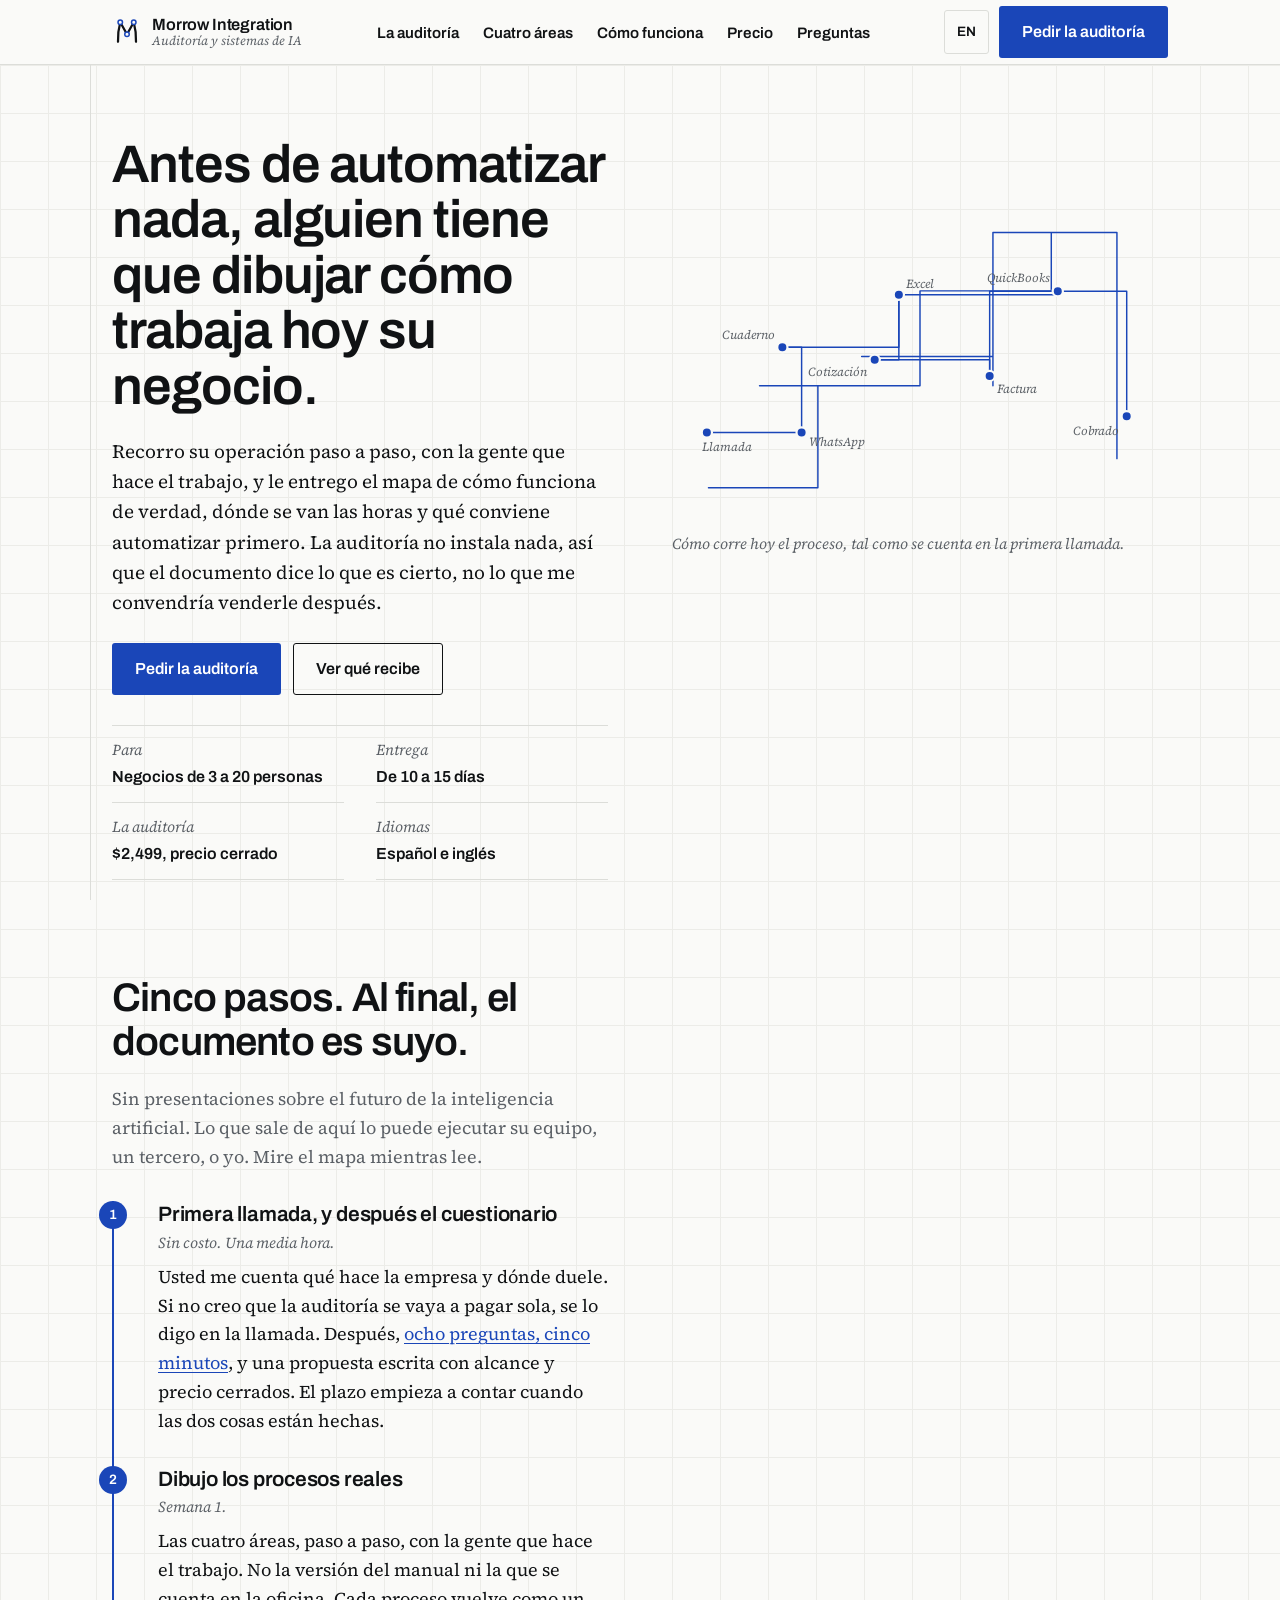
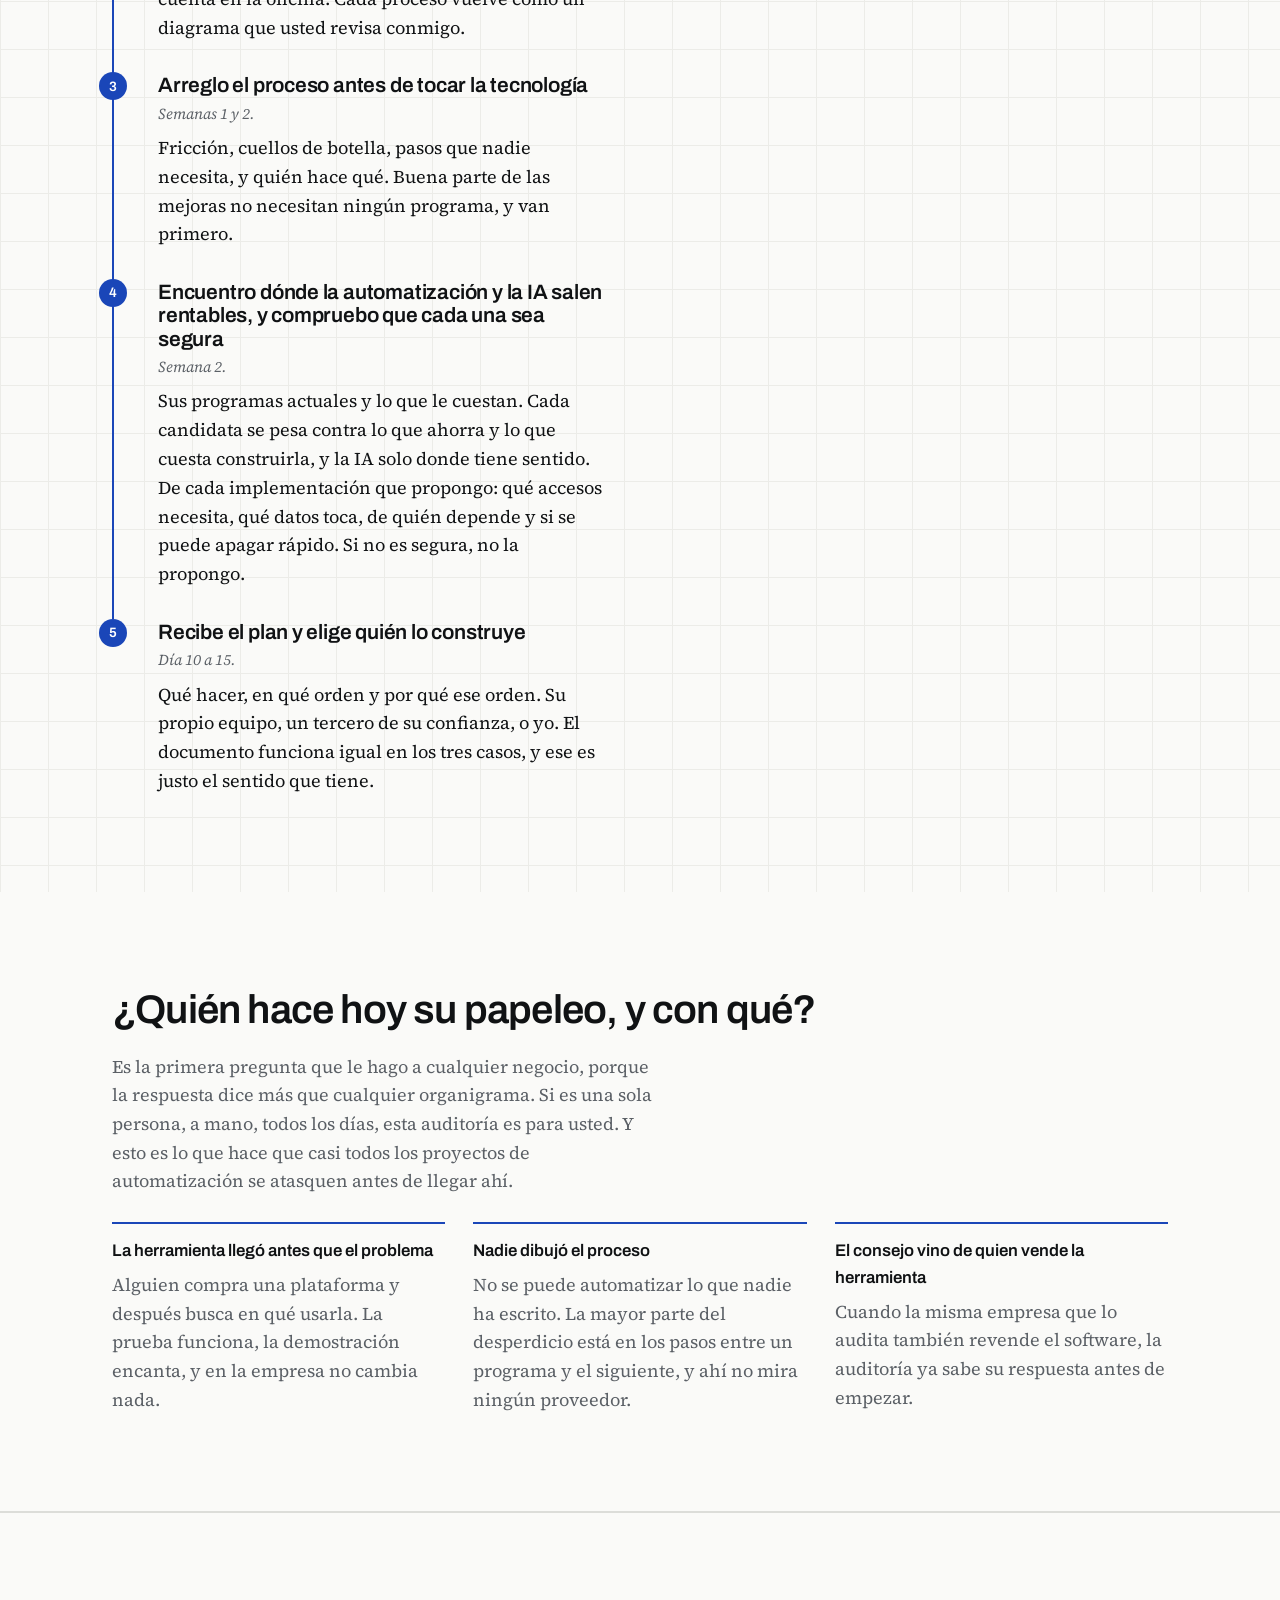
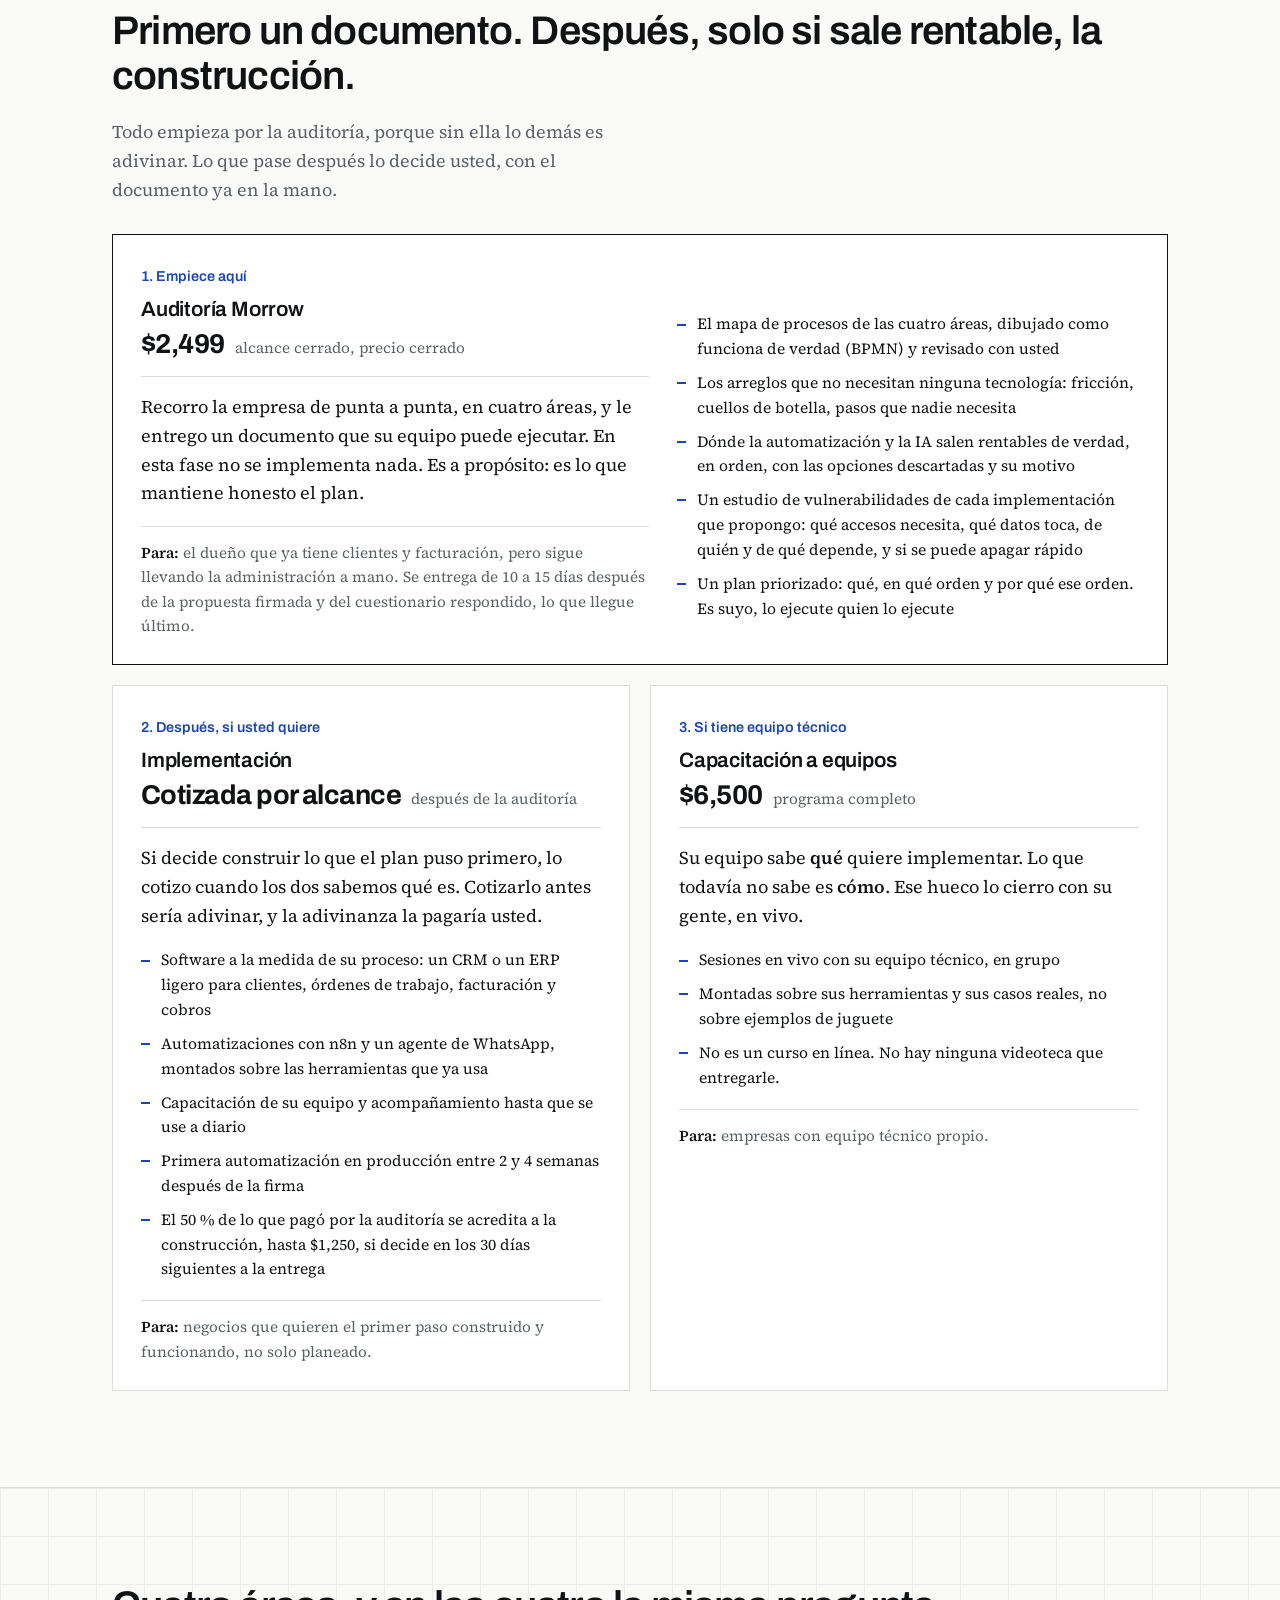
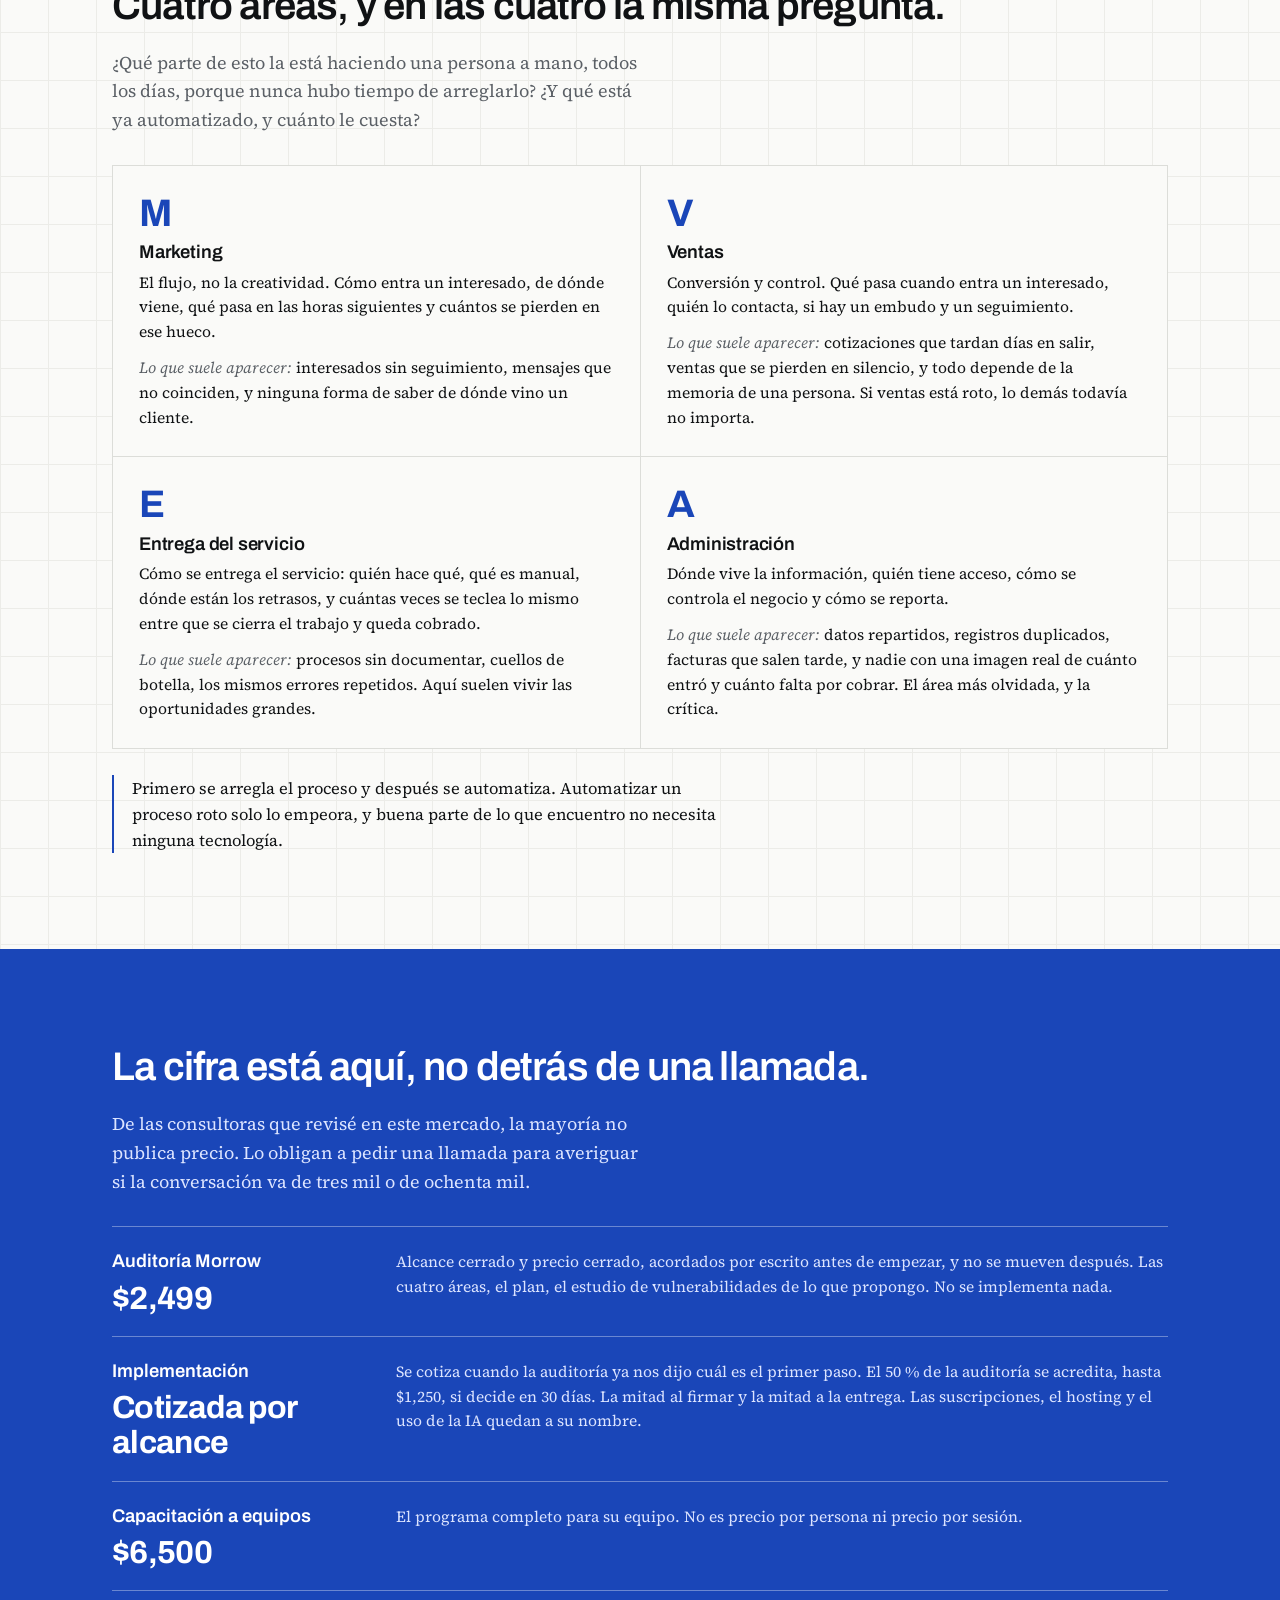
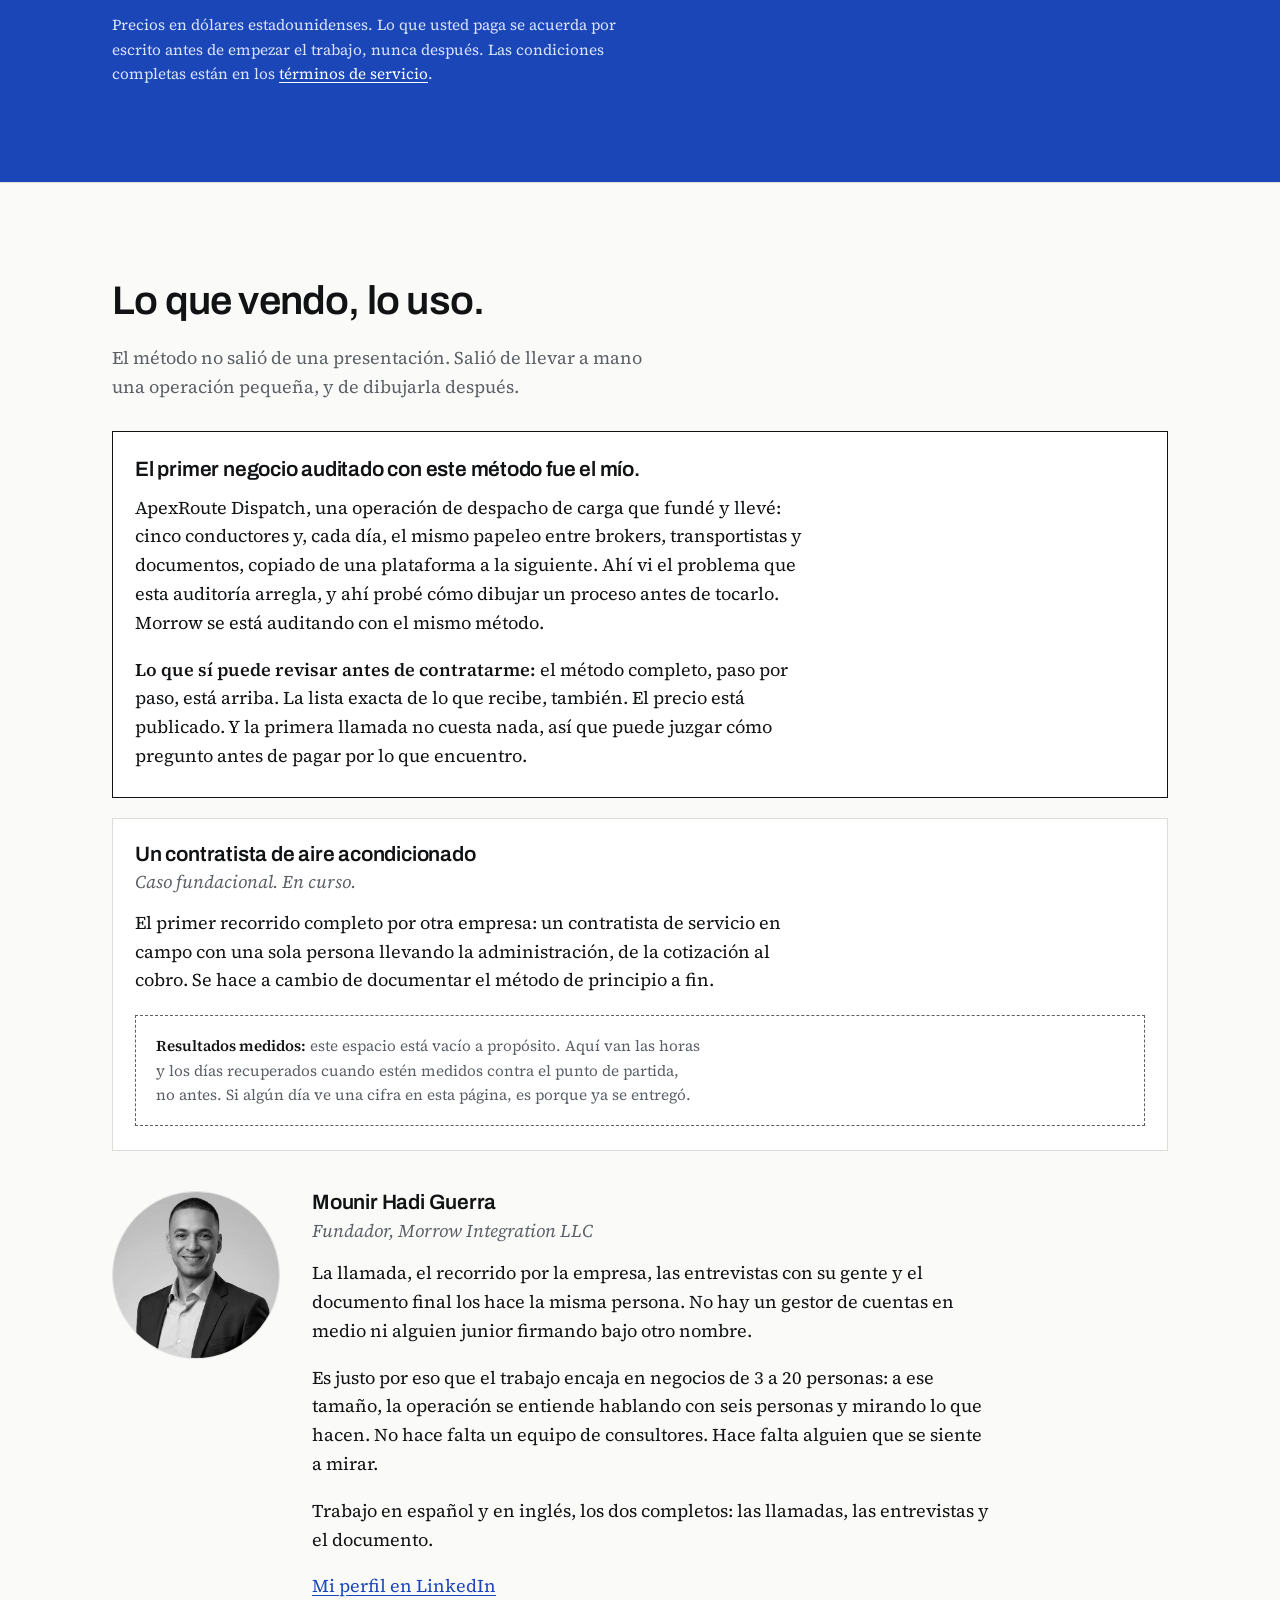
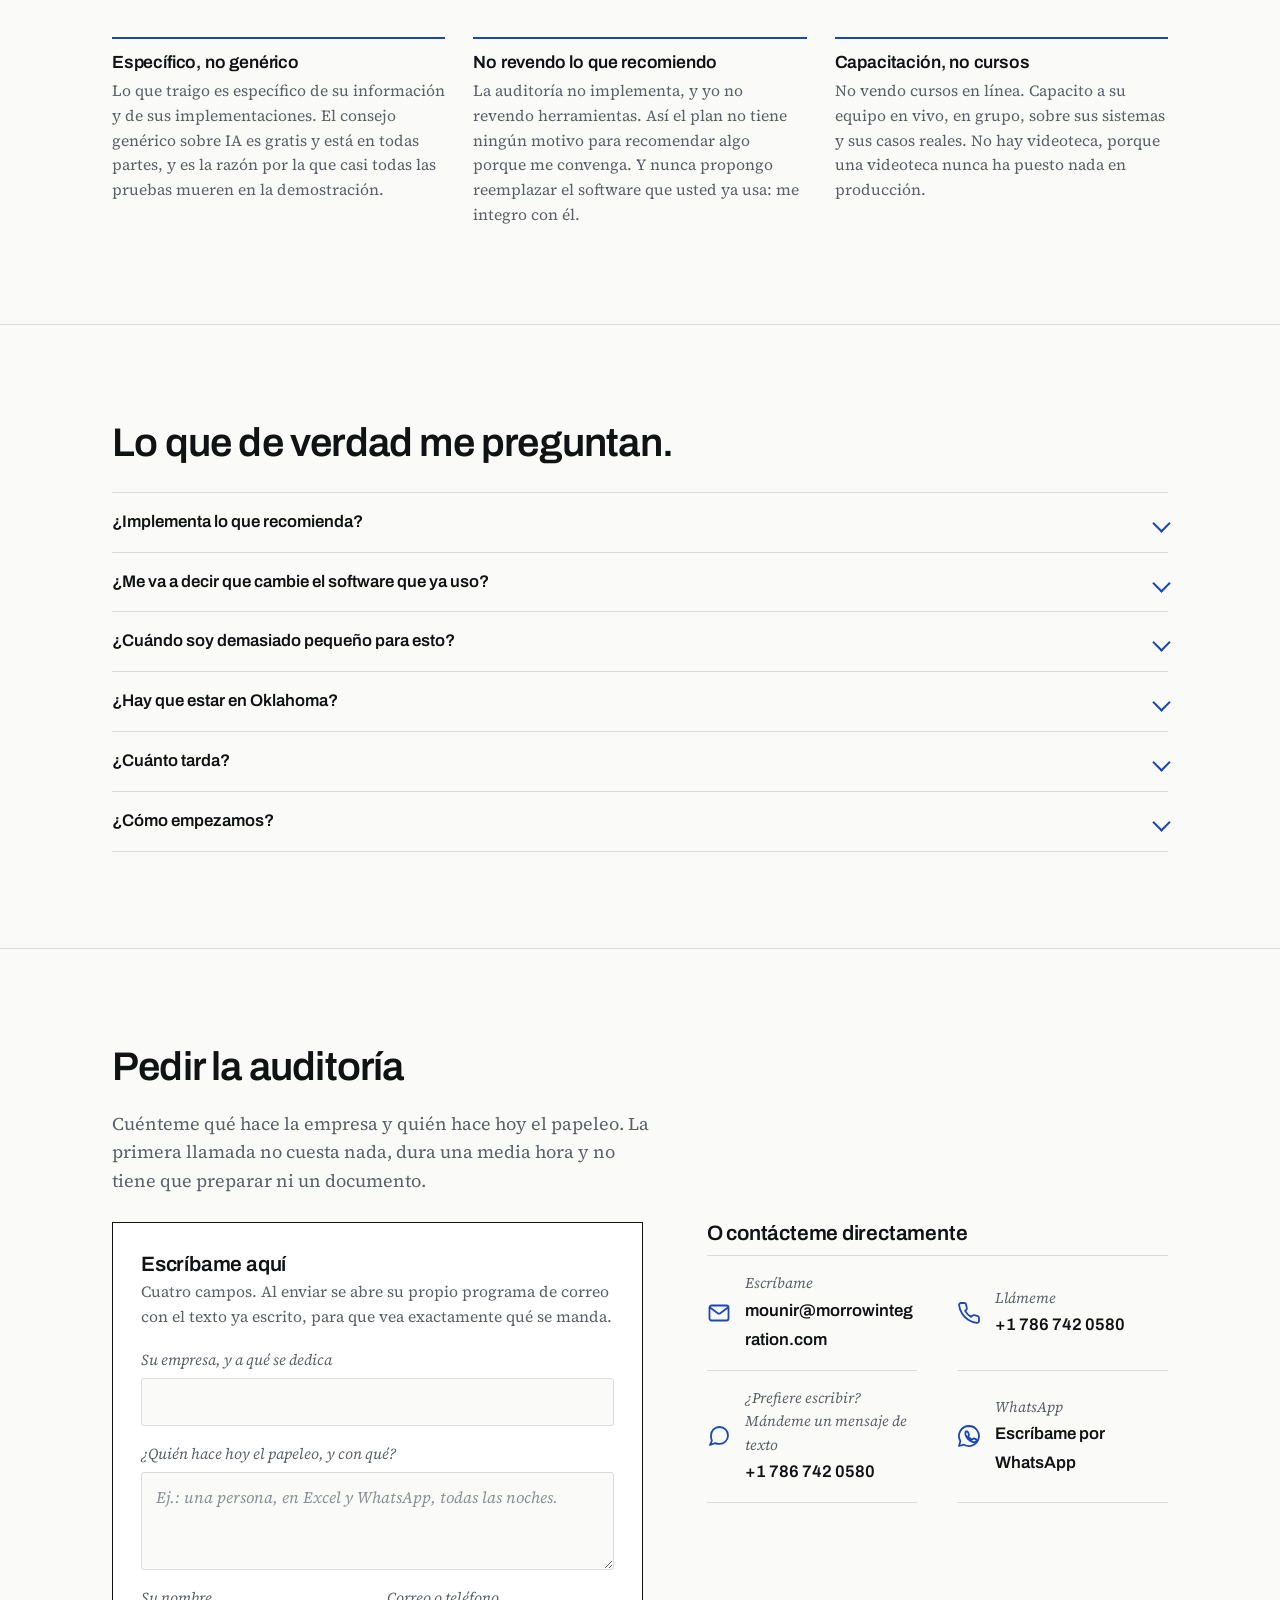
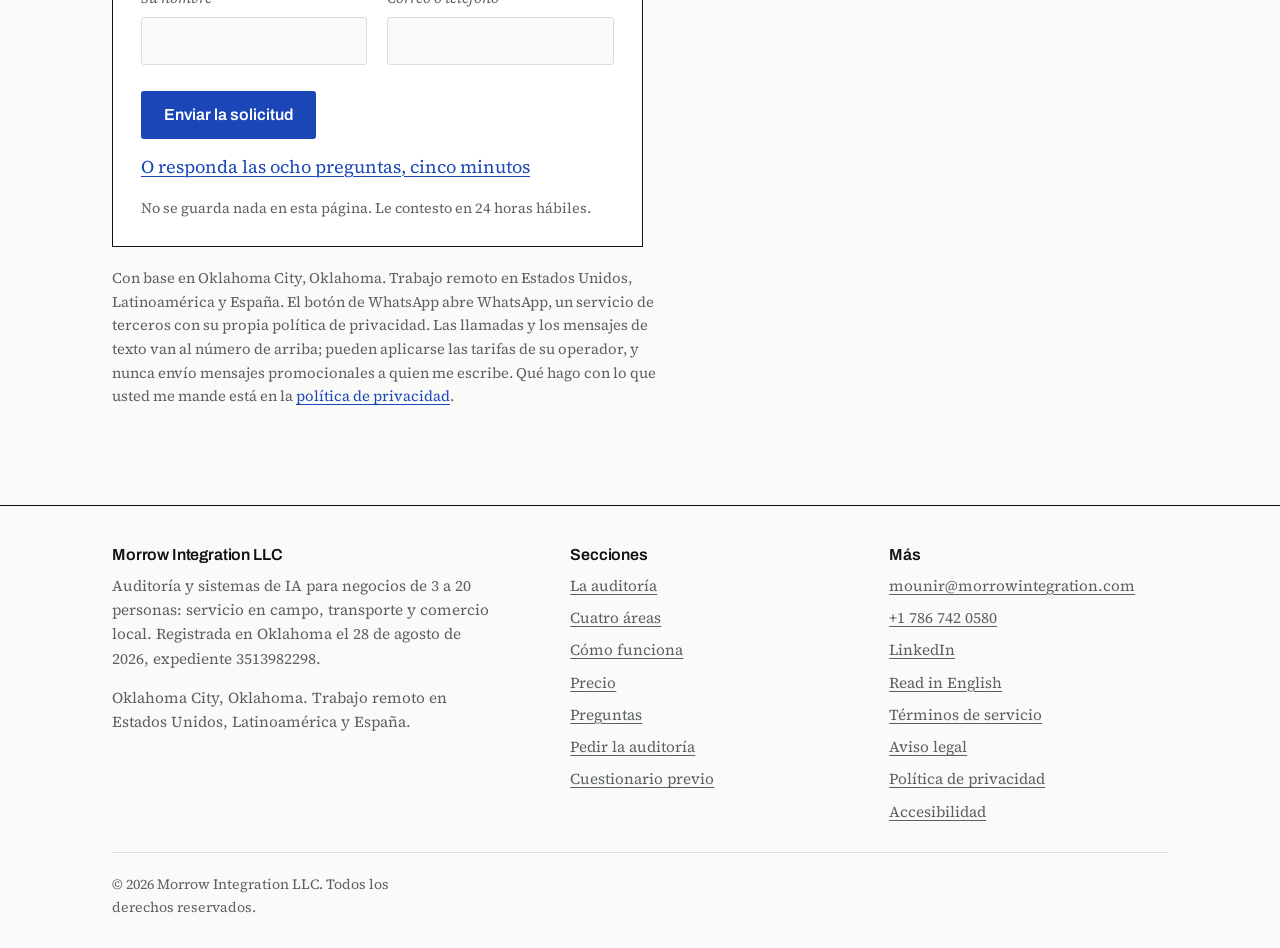
==== commit c314634c: "Quitar del pie el aviso de que los textos legales son plantillas Mounir pidio retirarlo: no tiene po" ====
--- a/es.html
+++ b/es.html
@@ -689,7 +689,6 @@
 
     <div class="pie__legal">
       <p>&copy; 2026 Morrow Integration LLC. Todos los derechos reservados.</p>
-      <p>Los textos legales de esta web son plantillas y deben revisarse por un profesional cualificado antes de publicarse.</p>
     </div>
   </div>
 </footer>
